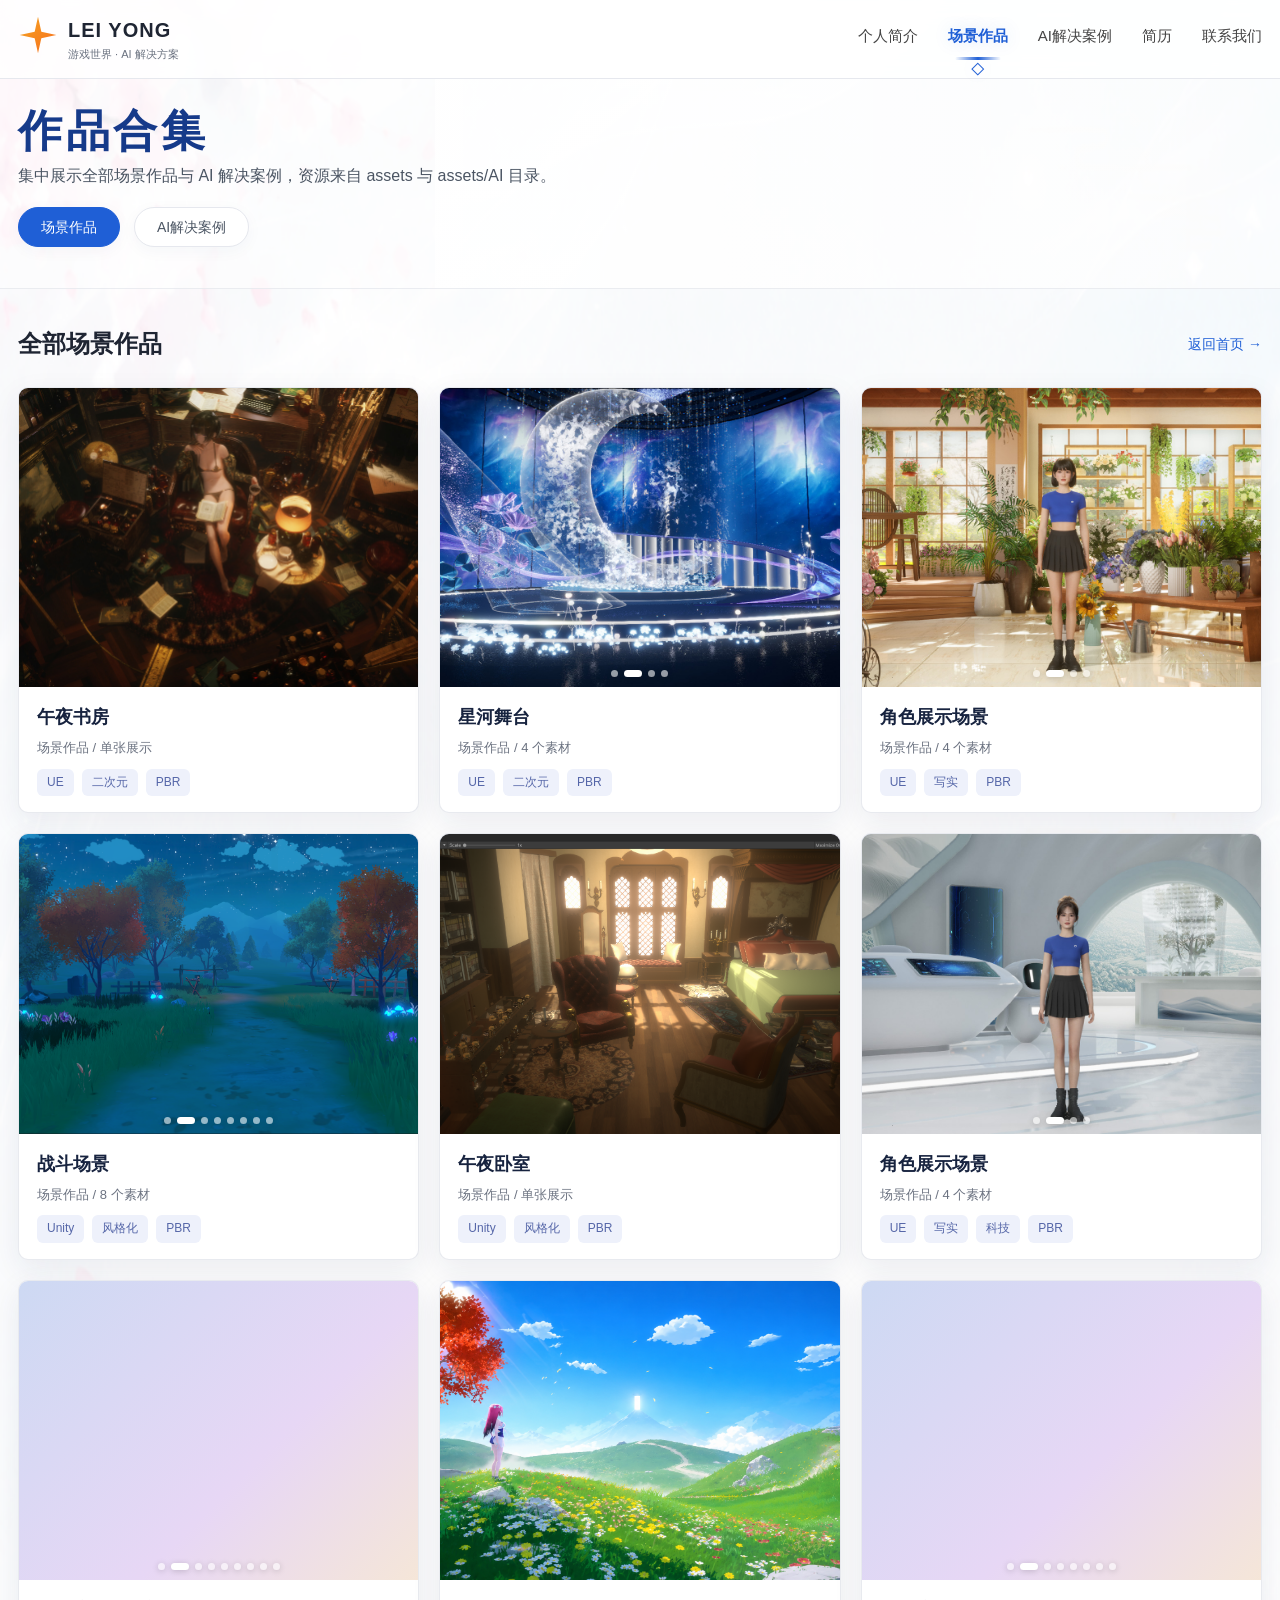
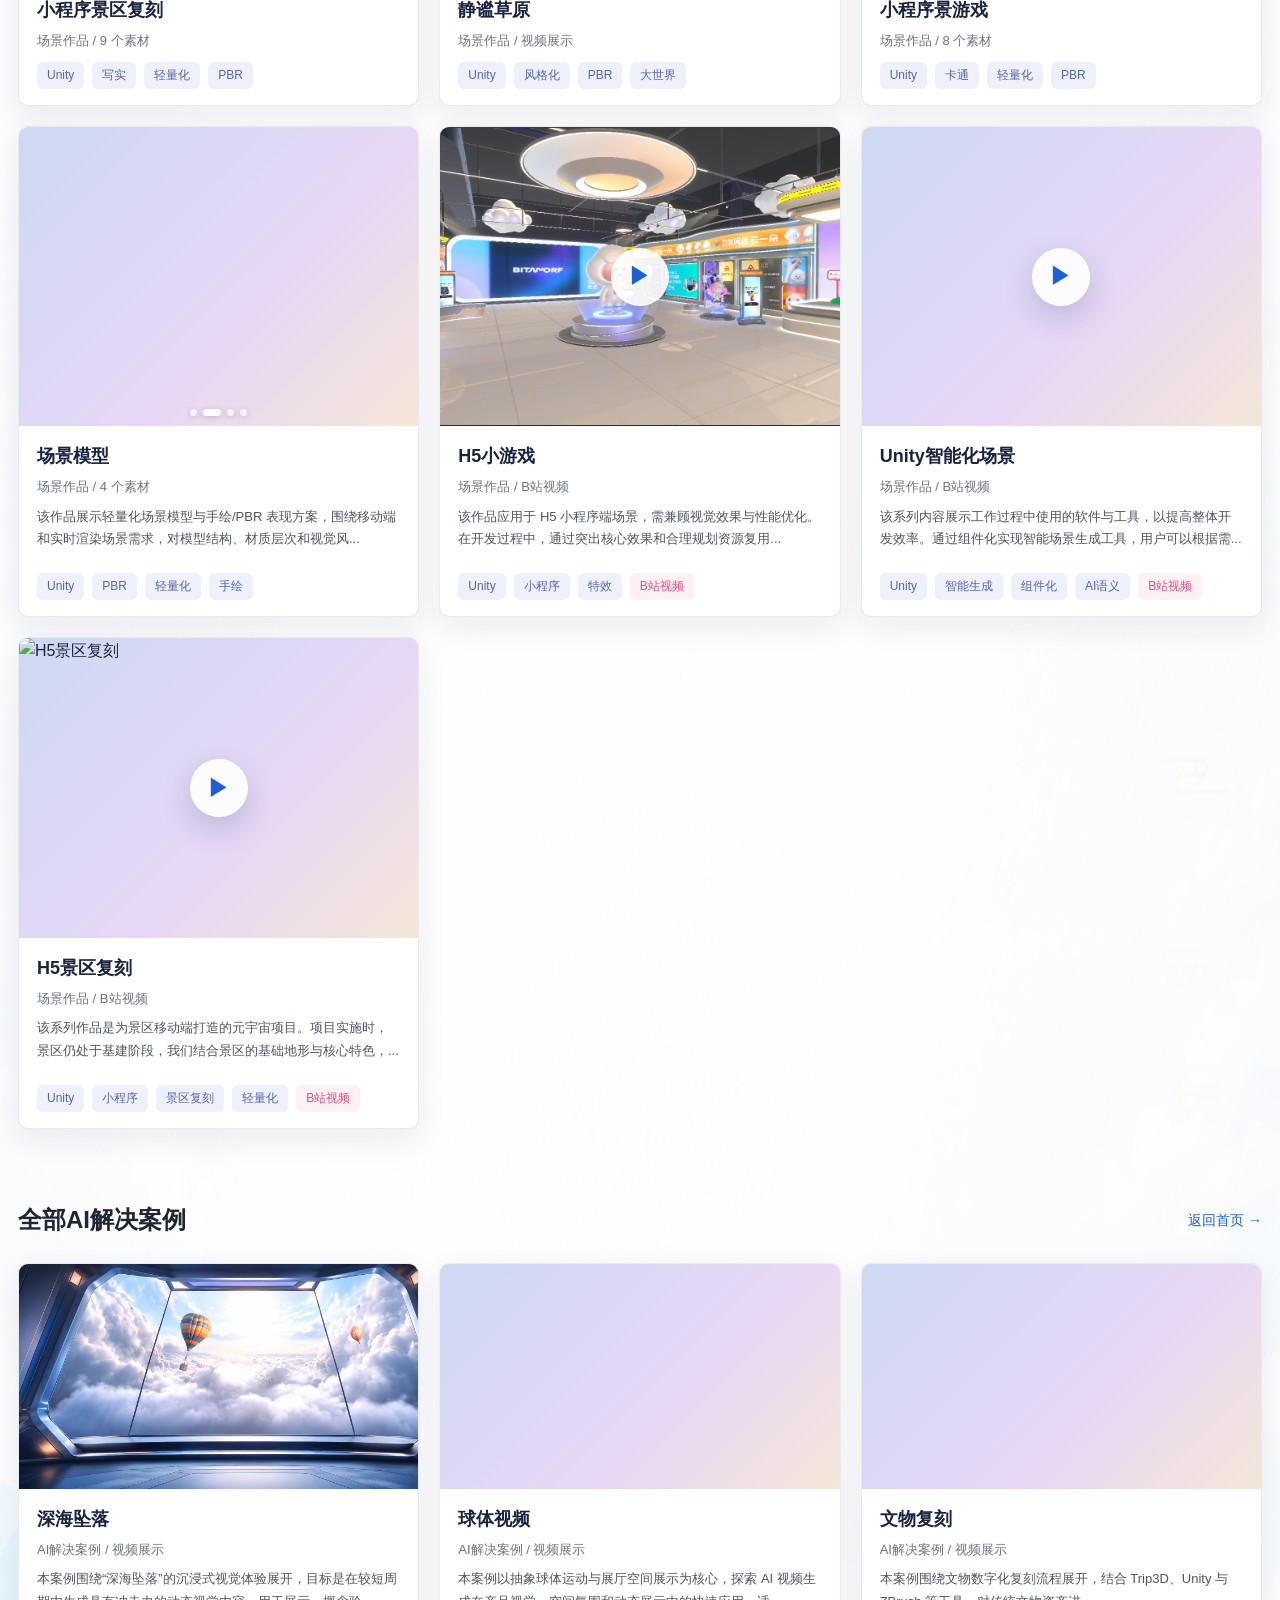
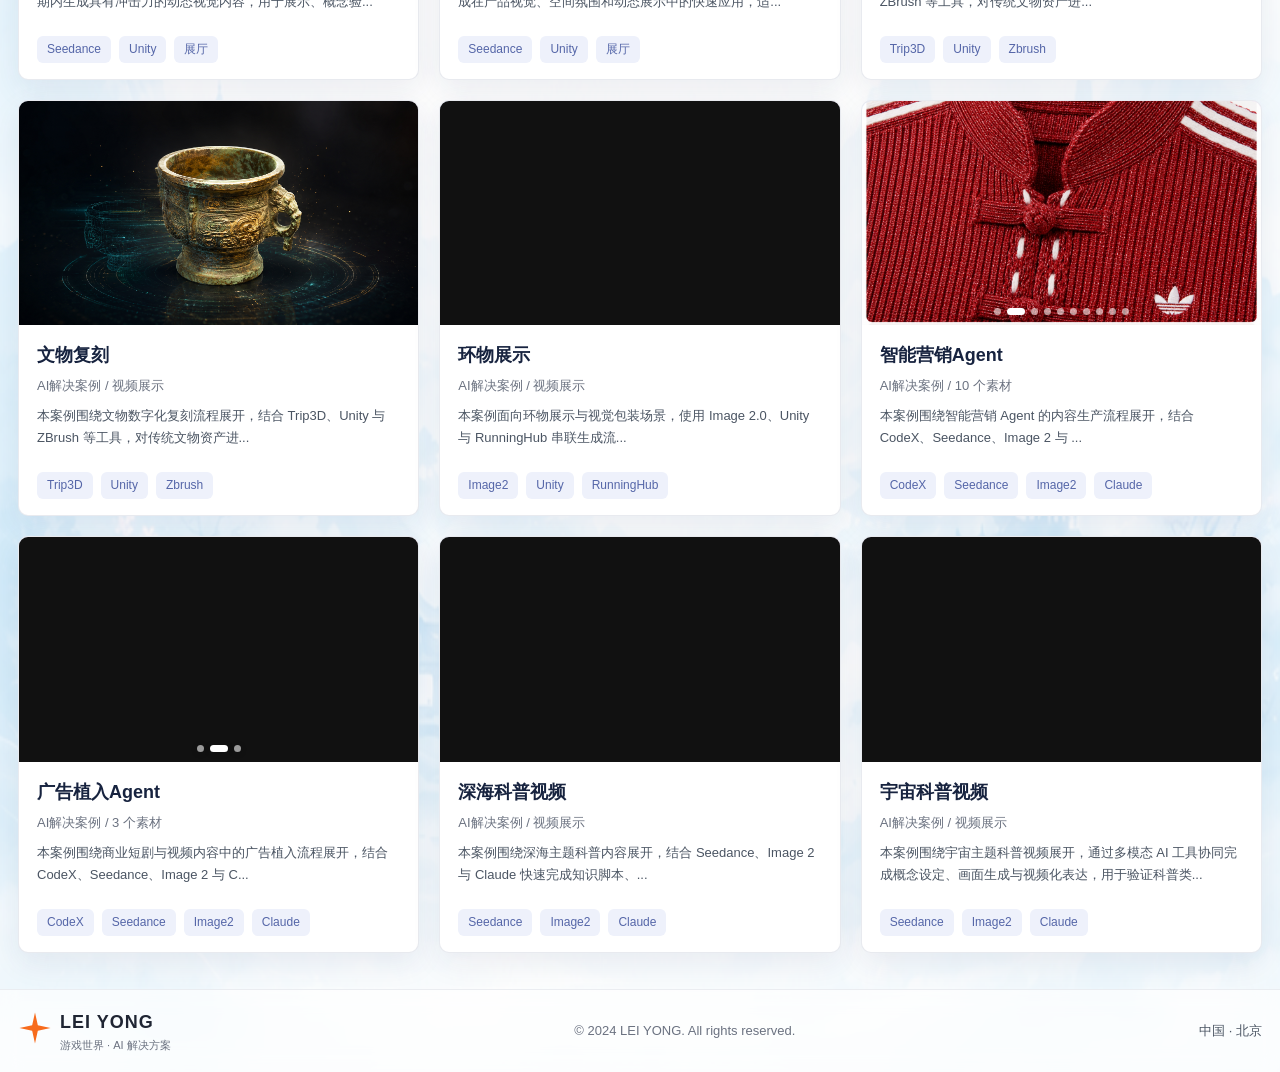
==== scenes.html @ 377cd05a "Add cover images for video works" ====
<!DOCTYPE html>
<html lang="zh-CN">
<head>
  <meta charset="UTF-8" />
  <meta name="viewport" content="width=device-width, initial-scale=1.0" />
  <title>作品合集 · LEI YONG</title>
  <meta name="description" content="LEI YONG 作品合集：场景作品、AI 解决案例、视频与图组展示。" />
  <link rel="stylesheet" href="styles.css?v=20260630-14" />
</head>
<body class="subpage">
  <header class="nav" id="top">
    <div class="nav__inner">
      <a class="brand" href="index.html#top">
        <span class="brand__logo" aria-hidden="true">
          <svg viewBox="0 0 48 48" width="40" height="40">
            <polygon points="24,2 28,20 46,24 28,28 24,46 20,28 2,24 20,20" fill="url(#g-scenes)"/>
            <defs>
              <linearGradient id="g-scenes" x1="0" y1="0" x2="1" y2="1">
                <stop offset="0" stop-color="#f5a623"/>
                <stop offset="1" stop-color="#f76b1c"/>
              </linearGradient>
            </defs>
          </svg>
        </span>
        <span class="brand__text">
          <strong>LEI YONG</strong>
          <small>游戏世界 · AI 解决方案</small>
        </span>
      </a>
      <nav class="nav__links" id="navLinks">
        <a href="index.html#intro">个人简介</a>
        <a href="scenes.html#scene-cases" class="active">场景作品</a>
        <a href="scenes.html#ai-cases">AI解决案例</a>
        <a href="index.html#resume">简历</a>
        <a href="index.html#contact">联系我们</a>
      </nav>
      <button class="nav__toggle" id="navToggle" aria-label="菜单">
        <span></span><span></span><span></span>
      </button>
    </div>
  </header>

  <main>
    <section class="scene-page-hero">
      <div class="scene-page-hero__bg">
        <img src="assets/hero-poster.png" alt="作品合集横幅" onerror="this.classList.add('img--ph')" />
      </div>
      <div class="wrap scene-page-hero__content">
        <h1>作品合集</h1>
        <p>集中展示全部场景作品与 AI 解决案例，资源来自 assets 与 assets/AI 目录。</p>
        <div class="scene-tabs" aria-label="作品分类">
          <a class="scene-tab active" href="#scene-cases">场景作品</a>
          <a class="scene-tab" href="#ai-cases">AI解决案例</a>
        </div>
      </div>
    </section>

    <section class="section scene-catalog" id="scene-cases">
      <div class="wrap">
        <div class="section__head">
          <h2 class="section__title">全部场景作品</h2>
          <a class="section__more" href="index.html#scenes">返回首页 →</a>
        </div>
        <div class="cards scene-page-grid" id="allSceneCards"></div>
      </div>
    </section>

    <section class="section section--alt scene-catalog" id="ai-cases">
      <div class="wrap">
        <div class="section__head">
          <h2 class="section__title">全部AI解决案例</h2>
          <a class="section__more" href="index.html#ai">返回首页 →</a>
        </div>
        <div class="cards scene-page-grid" id="allAiCaseCards"></div>
      </div>
    </section>
  </main>

  <footer class="footer footer--sub">
    <a class="brand footer__brand" href="index.html#top">
      <span class="brand__logo" aria-hidden="true">
        <svg viewBox="0 0 48 48" width="34" height="34"><polygon points="24,2 28,20 46,24 28,28 24,46 20,28 2,24 20,20" fill="#f76b1c"/></svg>
      </span>
      <span class="brand__text"><strong>LEI YONG</strong><small>游戏世界 · AI 解决方案</small></span>
    </a>
    <span>© 2024 LEI YONG. All rights reserved.</span>
    <span class="footer__place">中国 · 北京</span>
  </footer>

  <script src="assets-data.js?v=20260630-14"></script>
  <script src="script.js?v=20260630-14"></script>
</body>
</html>
---- styles.css ----
:root{
  --blue:#1f5fd6;
  --blue-dark:#163a8a;
  --orange:#f76b1c;
  --ink:#1f2533;
  --muted:#6b7280;
  --line:#e6e8ee;
  --bg:#f8fbff;
  --bg-alt:#f8fbff;
  --radius:14px;
  --shadow:0 8px 30px rgba(20,40,90,.08);
  --maxw:1480px;
}
*{box-sizing:border-box;margin:0;padding:0}
html{scroll-behavior:smooth}
body{
  position:relative;min-height:100vh;overflow-x:hidden;
  font-family:"PingFang SC","Microsoft YaHei",-apple-system,Segoe UI,Roboto,sans-serif;
  color:var(--ink);line-height:1.6;
  background:
    linear-gradient(115deg,rgba(235,243,255,.94) 0%,rgba(255,255,255,.96) 42%,rgba(249,251,255,.96) 100%),
    var(--bg);
}
body::before{content:"";position:absolute;inset:0;z-index:0;pointer-events:none;background:url("assets/web/页面通用背景.png") center top / 100% 100% no-repeat;opacity:.42}
body::after{display:none}
main,.footer{position:relative;z-index:1}
body.loading main,body.loading .nav,body.loading .footer,body.loading .totop{opacity:0;pointer-events:none}
body.loading{overflow:hidden}
a{color:inherit;text-decoration:none}
img{display:block;width:100%;height:100%;object-fit:cover}
.wrap{max-width:var(--maxw);margin:0 auto;padding:0 18px}

/* 占位图（素材未替换时显示渐变） */
.img--ph{opacity:0}
.card__img,.about__avatar,.card__img--wide{
  background:linear-gradient(135deg,#cdd9f3,#e7d7f5 60%,#f5e6d8);
}

/* 加载层 */
.site-loader{position:fixed;inset:0;z-index:999;display:flex;align-items:center;justify-content:center;padding:28px;background:radial-gradient(circle at 50% 36%,rgba(255,255,255,.98),rgba(242,247,255,.96) 48%,rgba(249,251,255,.98));transition:opacity .45s ease,visibility .45s ease}
.site-loader::before{content:"";position:absolute;inset:0;background:url("assets/web/页面通用背景.png") center/cover no-repeat;opacity:.22;pointer-events:none}
.site-loader::after{content:"";position:absolute;left:9%;top:16%;width:78%;height:58%;border:1px solid rgba(31,95,214,.08);border-radius:50%;transform:rotate(-8deg);pointer-events:none}
.site-loader.is-done{opacity:0;visibility:hidden;pointer-events:none}
.site-loader__inner{position:relative;z-index:1;width:min(760px,88vw);text-align:center;color:#172a5b}
.site-loader__eyebrow{font-size:15px;color:#7d8ba8;letter-spacing:.24em;margin-bottom:10px}
.site-loader__title{font-family:Georgia,"Times New Roman","Microsoft YaHei",serif;font-size:40px;line-height:1.1;color:#193e92;letter-spacing:.12em;margin-bottom:28px}
.site-loader__bar{position:relative;height:54px;border-radius:999px;padding:8px;background:rgba(255,255,255,.76);border:1px solid rgba(142,174,232,.38);box-shadow:inset 0 2px 8px rgba(80,114,180,.12),0 18px 58px rgba(31,95,214,.13);overflow:hidden}
.site-loader__fill{display:block;width:0;height:100%;border-radius:999px;background:linear-gradient(90deg,#8bd4ff 0%,#2f7bf2 50%,#6aa5ff 100%);box-shadow:0 0 26px rgba(47,123,242,.48);transition:width .28s ease}
.site-loader__fill::before{content:"";position:absolute;inset:8px auto 8px 8px;width:inherit;max-width:calc(100% - 16px);border-radius:999px;background:radial-gradient(circle at 22% 48%,rgba(255,255,255,.95) 0 2px,transparent 3px),radial-gradient(circle at 52% 38%,rgba(255,241,170,.95) 0 2px,transparent 3px),radial-gradient(circle at 70% 58%,rgba(255,184,214,.95) 0 3px,transparent 4px);pointer-events:none}
.site-loader__spark{position:absolute;left:0;top:50%;width:48px;height:48px;border-radius:50%;transform:translate(-12px,-50%);background:radial-gradient(circle at 35% 28%,#fff 0 22%,#dff2ff 23% 54%,#83b8ff 55% 100%);box-shadow:0 6px 22px rgba(31,95,214,.22);transition:left .28s ease}
.site-loader__spark::before{content:"";position:absolute;right:5px;top:12px;width:9px;height:9px;border-radius:50%;background:#2767d9;box-shadow:15px 2px 0 -4px #2767d9}
.site-loader__percent{position:absolute;right:-84px;top:78px;display:flex;align-items:center;justify-content:center;width:72px;height:72px;border-radius:50%;background:rgba(255,255,255,.82);border:1px solid rgba(142,174,232,.32);color:#2561d6;font-size:22px;font-weight:800;box-shadow:0 14px 40px rgba(31,95,214,.12)}
.site-loader__note{display:inline-flex;margin-top:30px;padding:10px 18px;border-radius:999px;background:rgba(255,255,255,.7);border:1px solid rgba(220,228,245,.9);color:#6d7896;font-size:13px;box-shadow:0 12px 34px rgba(20,40,90,.06)}
@media (max-width:720px){.site-loader__title{font-size:30px}.site-loader__bar{height:44px}.site-loader__spark{width:40px;height:40px}.site-loader__percent{position:static;margin:18px auto 0;width:62px;height:62px;font-size:19px}.site-loader__note{margin-top:16px}}

/* 导航 */
.nav{position:sticky;top:0;z-index:50;background:rgba(255,255,255,.9);
  backdrop-filter:blur(10px);border-bottom:1px solid var(--line)}
.nav__inner{max-width:var(--maxw);margin:0 auto;padding:14px 18px;
  display:flex;align-items:center;gap:24px}
.brand{display:flex;align-items:center;gap:10px}
.brand__text strong{font-size:20px;letter-spacing:1px;color:var(--ink)}
.brand__text small{display:block;font-size:11px;color:var(--muted)}
.nav__links{margin-left:auto;display:flex;gap:30px;font-size:15px}
.nav__links a{color:#444;padding:6px 0 12px;position:relative;transition:color .2s ease,text-shadow .2s ease}
.nav__links a.active{color:var(--blue);font-weight:700;text-shadow:0 0 18px rgba(31,95,214,.16)}
.nav__links a.active::after{content:"";position:absolute;left:50%;bottom:0;width:46px;height:3px;
  transform:translateX(-50%);background:linear-gradient(90deg,rgba(31,95,214,0),var(--blue),rgba(31,95,214,0));border-radius:999px}
.nav__links a.active::before{content:"◇";position:absolute;left:50%;bottom:-16px;transform:translateX(-50%);color:var(--blue);font-size:13px;line-height:1;background:#fff}
.nav__toggle{display:none;flex-direction:column;gap:5px;background:none;border:0;cursor:pointer}
.nav__toggle span{width:24px;height:2px;background:var(--ink);border-radius:2px}

/* Hero */
.hero{position:relative;min-height:560px;display:flex;align-items:center;
  overflow:hidden;margin:18px auto;max-width:calc(var(--maxw) + 36px);
  border-radius:18px}
.hero__media{position:absolute;inset:0}
.hero__video{width:100%;height:100%;object-fit:cover}
.hero__overlay{position:absolute;inset:0;
  background:linear-gradient(90deg,rgba(255,255,255,.96) 0%,rgba(255,255,255,.82) 38%,rgba(255,255,255,.15) 70%,rgba(255,255,255,0) 100%)}
.hero__content{position:relative;z-index:2;max-width:620px;padding:48px 56px}
.hero__hi{color:var(--blue);font-size:18px;margin-bottom:6px}
.hero__name{position:relative;width:max-content;max-width:100%;min-height:72px;
  font-size:64px;line-height:1.05;color:var(--blue-dark);letter-spacing:2px;margin-bottom:14px;cursor:default}
.hero__name-en,.hero__name-cn{display:block;transition:opacity .7s ease,filter .7s ease,transform .7s ease}
.hero__name-en{font-family:Georgia,"Times New Roman",serif;font-weight:700}
.hero__name-cn{position:absolute;inset:0 auto auto 0;color:var(--blue-dark);font-family:"Microsoft YaHei","PingFang SC",sans-serif;
  font-weight:600;letter-spacing:.08em;opacity:0;filter:blur(8px);transform:translateY(12px) scale(.98)}
.hero__name:hover .hero__name-en{opacity:0;filter:blur(12px);transform:translateY(-10px) scale(1.04);letter-spacing:.16em}
.hero__name:hover .hero__name-cn{opacity:1;filter:blur(0);transform:translateY(0) scale(1)}
.hero__role{font-size:22px;color:var(--blue);font-weight:700;margin-bottom:18px}
.hero__desc{color:#3c4252;font-size:15px;max-width:520px;margin-bottom:28px}
.hero__actions{display:flex;gap:16px;flex-wrap:wrap}

/* 按钮 */
.btn{display:inline-flex;align-items:center;justify-content:center;
  padding:13px 26px;border-radius:10px;font-size:15px;font-weight:600;
  cursor:pointer;transition:.2s;border:2px solid transparent}
.btn--primary{background:var(--blue);color:#fff}
.btn--primary:hover{background:var(--blue-dark)}
.btn--ghost{border-color:var(--orange);color:var(--orange);background:#fff}
.btn--ghost:hover{background:var(--orange);color:#fff}
.btn--block{width:100%;margin-top:14px}

/* Section */
.section{padding:56px 0}
.section--alt{background:transparent}
.section__head{display:flex;align-items:center;justify-content:space-between;margin-bottom:24px}
.section__head--scene{align-items:flex-end;margin-bottom:28px}
.section__title{font-size:24px;font-weight:800}
.section__title--scene{font-family:Georgia,"Times New Roman","Microsoft YaHei",serif;font-size:36px;line-height:1.1;color:#16224a;letter-spacing:.04em}
.section__sub{color:#8b95ad;font-size:15px;margin-top:8px}
.section__more{color:var(--blue);font-size:14px}
.grid-2{display:grid;grid-template-columns:minmax(0,1fr) 300px;gap:24px;align-items:start}
.grid-2--showcase{grid-template-columns:minmax(0,1fr) 300px;gap:28px}
.grid-2--ai{grid-template-columns:minmax(0,1fr) 300px;gap:28px}
.ai-showcase__main{min-width:0}
.section__head--ai{align-items:flex-end;margin-bottom:22px}
.section__title--ai{font-size:34px;line-height:1.15;color:#111827;letter-spacing:.04em}
.ai-tabs{display:flex;flex-wrap:wrap;gap:12px;margin-bottom:22px}
.ai-tab{min-width:88px;text-align:center;padding:9px 22px;border:1px solid rgba(230,232,238,.9);border-radius:8px;background:rgba(255,255,255,.7);color:#4b5563;font-size:14px;box-shadow:0 6px 18px rgba(20,40,90,.04)}
.ai-tab.active{border-color:rgba(31,95,214,.38);color:var(--blue);background:rgba(255,255,255,.95);box-shadow:0 8px 24px rgba(31,95,214,.08)}
.cards.cards--ai-featured{grid-template-columns:repeat(3,minmax(0,1fr));gap:18px}
.cards--ai-featured .work-card--case:first-child{position:relative;grid-column:1/-1;min-height:380px;background:#102044;color:#fff}
.cards--ai-featured .work-card--case:first-child .card__img{position:absolute;inset:0;height:100%;aspect-ratio:auto}
.cards--ai-featured .work-card--case:first-child .work-media::after{content:"";position:absolute;inset:0;z-index:1;background:linear-gradient(90deg,rgba(13,28,61,.95),rgba(13,28,61,.62) 34%,rgba(13,28,61,.1) 72%)}
.cards--ai-featured .work-card--case:first-child .card__body{position:relative;z-index:2;display:flex;flex-direction:column;justify-content:center;width:min(420px,45%);min-height:380px;padding:34px}
.cards--ai-featured .work-card--case:first-child .card__body::before{content:"精选案例";align-self:flex-start;margin-bottom:16px;padding:6px 13px;border-radius:999px;background:rgba(31,95,214,.8);color:#fff;font-size:13px;font-weight:700}
.cards--ai-featured .work-card--case:first-child .card__body h3{font-size:34px;color:#fff;margin-bottom:12px}
.cards--ai-featured .work-card--case:first-child .card__meta,.cards--ai-featured .work-card--case:first-child .card__desc{color:rgba(255,255,255,.9)}
.cards--ai-featured .work-card--case:first-child .card__desc{-webkit-line-clamp:2;font-size:15px;line-height:1.9;margin-bottom:18px}
.cards--ai-featured .work-card--case:first-child .tag{background:rgba(255,255,255,.14);color:#fff;border:1px solid rgba(255,255,255,.18)}
.cards--ai-featured .work-card--case:not(:first-child) .card__img{aspect-ratio:16/10}
.cards--ai-featured .work-card--case:not(:first-child) .card__body{min-height:210px}
.scene-showcase__main{position:relative;z-index:1}

/* 卡片 */
.cards{display:grid;grid-template-columns:repeat(3,1fr);gap:20px}
.cards--2{grid-template-columns:repeat(2,1fr)}
.cards--featured{grid-template-columns:repeat(12,minmax(0,1fr));gap:24px;align-items:stretch}
.card{background:#fff;border:1px solid rgba(230,232,238,.9);border-radius:10px;
  overflow:hidden;box-shadow:0 10px 30px rgba(20,40,90,.08);transition:transform .2s,box-shadow .2s,border-color .2s}
.card:hover{transform:translateY(-4px);box-shadow:0 16px 44px rgba(20,40,90,.15);border-color:rgba(31,95,214,.16)}
.card__img{aspect-ratio:4/3;overflow:hidden}
.card__img--wide{aspect-ratio:16/9}
.scene-carousel{position:relative;background:linear-gradient(135deg,#cdd9f3,#e7d7f5 60%,#f5e6d8)}
.scene-carousel__img,.work-media__item{position:absolute;inset:0;width:100%;height:100%;object-fit:cover;opacity:0;transition:opacity .55s ease}
.scene-carousel__img.active,.work-media__item.active{opacity:1}
.work-media__placeholder{display:flex;align-items:center;justify-content:center;background:linear-gradient(135deg,#dbeafe,#f7e7ef);background-size:cover;background-position:center;color:#2454a6;font-weight:700;letter-spacing:.08em}
.work-media__placeholder span{position:relative;z-index:1;padding:7px 14px;border-radius:999px;background:rgba(255,255,255,.82);box-shadow:0 8px 22px rgba(20,40,90,.12)}
.work-media__placeholder.loaded{color:#fff}
.work-media__placeholder.loaded span{background:rgba(10,24,54,.72);color:#fff}
.work-media__bilibili-play{position:absolute;left:50%;top:50%;z-index:4;display:flex;align-items:center;justify-content:center;width:58px;height:58px;border-radius:50%;transform:translate(-50%,-50%);background:rgba(255,255,255,.9);color:#1f5fd6;font-size:24px;box-shadow:0 12px 30px rgba(20,40,90,.18);transition:transform .2s ease,background .2s ease,color .2s ease,box-shadow .2s ease}
.work-card:hover .work-media__bilibili-play{transform:translate(-50%,-50%) scale(1.12);background:var(--blue);color:#fff;box-shadow:0 16px 34px rgba(31,95,214,.32)}
.work-media__video{background:#111}
.scene-carousel__dots{position:absolute;left:12px;right:12px;bottom:10px;display:flex;justify-content:center;gap:6px;z-index:2}
.scene-carousel__dots span{width:7px;height:7px;border-radius:50%;background:rgba(255,255,255,.58);box-shadow:0 1px 6px rgba(0,0,0,.18)}
.scene-carousel__dots span.active{width:18px;border-radius:999px;background:#fff}
.card__body{padding:16px 18px}
.card__body h3{font-size:18px;margin-bottom:6px;color:#17233f}
.card__meta{color:var(--muted);font-size:13px;margin-bottom:10px}
.card__desc{color:#4b5563;font-size:13px;line-height:1.7;margin:-2px 0 12px;display:-webkit-box;-webkit-line-clamp:3;-webkit-box-orient:vertical;overflow:hidden}
.work-card--case .card__body{display:flex;flex-direction:column;min-height:190px}
.work-card--case .tags{margin-top:auto}
.cards--featured .card{grid-column:span 3}
.cards--featured .card:first-child{position:relative;grid-column:span 6;min-height:270px;background:#111827;color:#fff}
.cards--featured .card:nth-child(n+4){grid-column:span 4}
.cards--featured .card:first-child .card__img{position:absolute;inset:0;aspect-ratio:auto;height:100%}
.cards--featured .card:first-child .work-media::after{content:"";position:absolute;inset:0;z-index:1;background:linear-gradient(90deg,rgba(8,15,34,.88),rgba(8,15,34,.45) 46%,rgba(8,15,34,.05))}
.cards--featured .card:first-child .card__body{position:relative;z-index:2;display:flex;flex-direction:column;justify-content:flex-end;min-height:270px;padding:30px}
.cards--featured .card:first-child .card__body::before{content:"精选推荐";align-self:flex-start;margin-bottom:auto;background:linear-gradient(135deg,#fff6d9,#f2b44b);color:#8a5510;border-radius:0 999px 999px 0;padding:6px 18px;font-size:13px;font-weight:700;box-shadow:0 6px 18px rgba(0,0,0,.16)}
.cards--featured .card:first-child .card__body h3{font-size:30px;color:#fff;text-shadow:0 2px 16px rgba(0,0,0,.25)}
.cards--featured .card:first-child .card__meta{color:rgba(255,255,255,.82)}
.cards--featured .card:first-child .tag{background:rgba(31,95,214,.86);color:#fff}
.cards--featured .card:nth-child(n+4) .card__img{aspect-ratio:16/9}

/* 标签 */
.tags{display:flex;flex-wrap:wrap;gap:8px}
.tag{font-size:12px;color:#5566a8;background:#eef1fb;border-radius:6px;padding:4px 10px}
.tag--bilibili{color:#d94f82;background:#fff0f6}

.scene-card{cursor:pointer}
.scene-card:focus-visible{outline:3px solid rgba(31,95,214,.35);outline-offset:3px}

/* 场景作品弹窗 */
.modal-open{overflow:hidden}
.scene-modal{position:fixed;inset:0;z-index:100;background:rgba(247,248,252,.82);backdrop-filter:blur(8px);display:none;align-items:center;justify-content:center;padding:40px 24px}
.scene-modal.open{display:flex}
.scene-modal__panel{position:relative;width:min(1280px,92vw);max-height:92vh;overflow:hidden;background:#fff;border-radius:18px;box-shadow:0 26px 80px rgba(20,40,90,.22);padding:18px}
.scene-modal__close{position:absolute;right:34px;top:34px;z-index:4;width:44px;height:44px;border:0;border-radius:50%;background:#fff;color:#111827;font-size:32px;line-height:1;box-shadow:0 8px 24px rgba(20,40,90,.16);cursor:pointer}
.scene-modal__viewer{position:relative;height:min(64vh,680px);overflow:hidden;border-radius:10px;background:linear-gradient(135deg,#d9e4f5,#f3e4d9)}
.scene-modal__img,.scene-modal__video,.scene-modal__bilibili{width:100%;height:100%;object-fit:cover}
.scene-modal__video,.scene-modal__bilibili{display:none;background:#000}
.scene-modal--video .scene-modal__img,.scene-modal--bilibili .scene-modal__img{display:none}
.scene-modal--video .scene-modal__video,.scene-modal--bilibili .scene-modal__bilibili{display:block}
.scene-modal--bilibili .scene-modal__viewer{height:min(62vh,700px)}
.scene-modal__play{display:none;position:absolute;left:50%;top:50%;z-index:4;transform:translate(-50%,-50%);width:76px;height:76px;border:0;border-radius:50%;background:rgba(255,255,255,.92);color:var(--blue-dark);font-size:30px;box-shadow:0 12px 36px rgba(20,40,90,.2);cursor:pointer}
.scene-modal--video .scene-modal__play{display:flex;align-items:center;justify-content:center}
.scene-modal__play.playing{opacity:0;pointer-events:none}
.scene-modal__count{position:absolute;left:22px;top:22px;z-index:3;color:#fff;background:rgba(17,24,39,.72);border-radius:999px;padding:6px 14px;font-size:15px;letter-spacing:.04em}
.scene-modal__arrow{position:absolute;top:50%;z-index:3;transform:translateY(-50%);width:58px;height:58px;border:0;border-radius:50%;background:#fff;color:#111827;font-size:48px;line-height:.8;box-shadow:0 8px 24px rgba(20,40,90,.16);cursor:pointer}
.scene-modal__arrow--prev{left:28px}.scene-modal__arrow--next{right:28px}
.scene-modal__arrow:disabled,.scene-modal__actions button:disabled{opacity:.35;cursor:not-allowed}
.scene-modal__origin{position:absolute;right:24px;bottom:20px;z-index:3;background:rgba(0,0,0,.72);color:#fff;border-radius:10px;padding:10px 16px;font-size:14px}
.scene-modal--case .scene-modal__viewer{height:min(58vh,600px)}
.scene-modal__body{display:block;padding:22px 14px 12px}
.scene-modal__info{min-width:0}
.scene-modal__title{font-size:26px;color:var(--blue-dark);margin-bottom:8px}
.scene-modal__case{margin-top:18px;padding-top:16px;border-top:1px solid rgba(230,232,238,.9)}
.scene-modal__case-label{display:block;color:var(--orange);font-size:13px;font-weight:700;margin-bottom:8px;letter-spacing:.08em}
.scene-modal__case-text{max-width:980px;color:#3c4252;font-size:14px;line-height:1.9}
.scene-modal:not(.scene-modal--case) .scene-modal__body{grid-template-columns:1fr}
.scene-modal__actions{display:flex;justify-content:space-between;padding:0 8px 8px}
.scene-modal--video:not(.scene-modal--mixed) .scene-modal__actions,.scene-modal--bilibili .scene-modal__actions{display:none}
.scene-modal__actions .btn{border-color:var(--line);background:#fff;color:#374151;padding:10px 24px}

/* 关于我 */
.about{background:#fff;border:1px solid var(--line);border-radius:var(--radius);
  padding:24px;box-shadow:var(--shadow)}
.about--showcase{position:sticky;top:96px;overflow:hidden;min-height:626px;border-color:rgba(230,232,238,.72);border-radius:12px;padding:28px 24px 24px;background:linear-gradient(180deg,rgba(255,255,255,.96),rgba(250,252,255,.92));box-shadow:0 18px 54px rgba(20,40,90,.11)}
.about--showcase::before{content:"";position:absolute;left:50%;top:92px;width:170px;height:80px;border:1px solid rgba(31,95,214,.12);border-radius:50%;transform:translateX(-50%) rotate(-18deg)}
.about--showcase::after{content:"";position:absolute;left:0;right:0;bottom:0;height:96px;background:linear-gradient(180deg,rgba(255,255,255,0),rgba(222,232,250,.72));pointer-events:none}
.about__title{position:relative;z-index:1;font-size:22px;color:#17233f}
.about__title span{color:#f2a13a;font-size:18px}
.about__avatar{width:120px;height:120px;border-radius:50%;overflow:hidden;
  margin:14px auto 18px;border:4px solid #fff;box-shadow:var(--shadow)}
.about--showcase .about__avatar{position:relative;z-index:1;width:128px;height:128px;margin:24px auto 26px;background:linear-gradient(135deg,#d8defc,#f7d6c8);box-shadow:0 14px 34px rgba(31,95,214,.12),0 0 0 10px rgba(255,255,255,.78)}
.about__text{color:#3c4252;font-size:14px;margin-bottom:8px}
.about--showcase .about__text{position:relative;z-index:1;line-height:1.9;color:#4b5563;margin-bottom:22px}
.about--showcase .btn{position:relative;z-index:1;background:linear-gradient(135deg,#ff7b28,#f75f1a);border:0;box-shadow:0 12px 24px rgba(247,107,28,.22)}
.about__features{position:relative;z-index:1;display:grid;grid-template-columns:repeat(3,1fr);gap:8px;margin-top:22px;padding-top:18px;border-top:1px solid rgba(230,232,238,.9)}
.about__features span{text-align:center;color:#3d5f9f;font-size:12px;line-height:1.3}

/* Tools */
.side-stack{display:grid;gap:20px;position:sticky;top:96px;align-self:start}
.tools{background:#fff;border:1px solid var(--line);border-radius:var(--radius);
  padding:24px;box-shadow:var(--shadow)}
.tools__title{font-size:20px;margin-bottom:18px}
.tools__group{margin-bottom:18px}
.tools__label{color:var(--orange);font-size:15px;margin-bottom:10px}
.project-experience{background:#fff;border:1px solid var(--line);border-radius:var(--radius);padding:24px;box-shadow:var(--shadow)}
.project-experience__title{font-size:20px;color:var(--blue-dark);margin-bottom:10px}
.project-experience__text{color:var(--muted);font-size:14px;line-height:1.8}
.project-experience__list{list-style:none;display:grid;gap:12px}
.project-experience__list li{display:grid;gap:4px;color:#3c4252;font-size:13px;line-height:1.6}
.project-experience__list strong{color:var(--orange);font-size:14px}
.project-experience__list span{color:#4b5563}

/* 简历 */
.resume{display:grid;grid-template-columns:repeat(4,1fr);gap:24px;margin-bottom:28px}
.resume__col{display:grid;align-content:start;gap:12px}
.resume__h{font-size:18px;color:var(--blue-dark)}
.resume__list{list-style:none;display:grid;gap:10px}
.resume__list li{padding-left:18px;position:relative;color:#3c4252;font-size:15px}
.resume__list li::before{content:"";position:absolute;left:0;top:10px;
  width:7px;height:7px;border-radius:50%;background:var(--orange)}

/* 联系 */
#contact{position:relative;overflow:hidden;min-height:280px;background:transparent}
#contact .wrap{position:relative;z-index:1}
.contact__text{color:var(--muted);margin:6px 0 18px}
.contact__list{list-style:none;display:grid;gap:12px;max-width:420px}
.contact__list li{display:flex;gap:16px;align-items:center;font-size:15px}
.contact__k{width:56px;color:var(--muted)}

/* 场景作品二级页 */
.subpage{background:transparent}
.scene-page-hero{position:relative;overflow:hidden;min-height:210px;background:rgba(255,255,255,.56);border-bottom:1px solid rgba(230,232,238,.78)}
.scene-page-hero__bg{position:absolute;inset:0 0 auto auto;width:66%;height:100%;opacity:.85}
.scene-page-hero__bg::after{content:"";position:absolute;inset:0;background:linear-gradient(90deg,#fff 0%,rgba(255,255,255,.82) 30%,rgba(255,255,255,.08) 100%)}
.scene-page-hero__bg img{width:100%;height:100%;object-fit:cover}
.scene-page-hero__content{position:relative;z-index:1;padding-top:28px;padding-bottom:18px}
.scene-page-hero h1{font-size:44px;line-height:1.1;color:var(--blue-dark);letter-spacing:.08em;margin-bottom:8px}
.scene-page-hero p{color:#4b5563;font-size:16px;margin-bottom:18px}
.scene-tabs{display:flex;flex-wrap:wrap;gap:14px}
.scene-tab{min-width:92px;text-align:center;padding:8px 22px;border:1px solid var(--line);border-radius:999px;background:#fff;color:#4b5563;font-size:14px;box-shadow:0 4px 16px rgba(20,40,90,.04)}
.scene-tab.active,.scene-tab:hover{background:var(--blue);border-color:var(--blue);color:#fff}
.scene-catalog{padding-top:36px;padding-bottom:36px}
.scene-page-grid{grid-template-columns:repeat(3,minmax(0,1fr))}
.scene-group{background:#fff;border:1px solid var(--line);border-radius:10px;margin-bottom:14px;padding:14px 18px 16px;box-shadow:var(--shadow)}
.scene-group__head{display:flex;align-items:center;justify-content:space-between;gap:18px;margin-bottom:12px}
.scene-group__title{display:flex;align-items:center;gap:12px;min-width:0;flex-wrap:wrap}
.scene-group__title h2{font-size:24px;color:var(--blue-dark);line-height:1.1}
.scene-group__title p{color:#6b7280;font-size:14px}
.scene-group__head>a{color:var(--orange);font-size:14px;white-space:nowrap}
.scene-group__icon{font-size:26px;line-height:1;font-weight:700}
.scene-group__icon--orange{color:#e98b21}.scene-group__icon--blue{color:#1f79d6}.scene-group__icon--purple{color:#8b42d8}.scene-group__icon--green{color:#28b779}
.scene-strip{display:grid;grid-template-columns:repeat(3,minmax(0,1fr));gap:22px}
.scene-work{position:relative;aspect-ratio:4.5/1;overflow:hidden;border-radius:8px;background:linear-gradient(135deg,#d9e4f5,#f3e4d9);box-shadow:0 6px 18px rgba(20,40,90,.08)}
.scene-work img{width:100%;height:100%;object-fit:cover;transition:transform .35s ease}
.scene-work:hover img{transform:scale(1.04)}
.scene-work__info{position:absolute;left:0;right:0;bottom:0;display:flex;align-items:center;gap:10px;padding:7px 12px;background:linear-gradient(90deg,rgba(255,255,255,.96),rgba(255,255,255,.78),rgba(255,255,255,0));color:var(--blue-dark)}
.scene-work__info h3{font-size:16px;min-width:120px;line-height:1.1}
.scene-work__info span{font-size:12px;color:#2f7cc7;background:rgba(255,255,255,.86);padding:2px 9px;border-radius:6px;white-space:nowrap}
.footer__brand{gap:8px}.footer__brand .brand__text strong{font-size:18px}.footer__place{color:#4b5563}

/* 页脚 */
.footer{position:relative;text-align:center;color:var(--muted);font-size:13px;padding:28px;border-top:1px solid rgba(230,232,238,.78);background:rgba(255,255,255,.64);backdrop-filter:blur(10px)}
.footer--sub{display:flex;align-items:center;justify-content:space-between;gap:20px;text-align:left;background:rgba(255,255,255,.64);padding:18px max(18px,calc((100vw - var(--maxw))/2 + 18px))}
.petal-canvas{position:fixed;inset:0;z-index:45;pointer-events:none;overflow:hidden}

/* 回到顶部 */
.totop{position:fixed;right:22px;bottom:22px;width:44px;height:44px;border-radius:50%;
  background:var(--blue);color:#fff;display:flex;align-items:center;justify-content:center;
  font-size:20px;box-shadow:var(--shadow);opacity:0;pointer-events:none;transition:.25s}
.totop.show{opacity:1;pointer-events:auto}

/* 响应式 */
@media(max-width:900px){
  .scene-modal{padding:18px}
  .scene-modal__panel{width:96vw;padding:12px}
  .scene-modal__viewer{height:auto;aspect-ratio:4/3}
  .scene-modal__body{display:block;padding:18px 4px 12px}
  .grid-2{grid-template-columns:1fr}
  .cards{grid-template-columns:1fr 1fr}
  .cards.cards--ai-featured{grid-template-columns:1fr 1fr}
  .cards--ai-featured .work-card--case:first-child{grid-column:1/-1}
  .cards--ai-featured .work-card--case:first-child .card__body{width:min(460px,68%)}
  .cards--featured{grid-template-columns:1fr 1fr}
  .cards--featured .card,.cards--featured .card:nth-child(n+4){grid-column:span 1}
  .cards--featured .card:first-child{grid-column:span 2}
  .about--showcase{position:relative;top:auto;min-height:auto}
  .hero__name{font-size:48px}
  .hero__overlay{background:linear-gradient(180deg,rgba(255,255,255,.9),rgba(255,255,255,.78))}
  .scene-page-hero__bg{width:100%;opacity:.35}
  .scene-strip{grid-template-columns:1fr 1fr}
  .scene-group__head{align-items:flex-start}
  .footer--sub{flex-direction:column;align-items:flex-start}
}
@media(max-width:640px){
  .scene-modal__close{right:20px;top:20px;width:38px;height:38px;font-size:28px}
  .scene-modal__arrow{width:44px;height:44px;font-size:38px}
  .scene-modal__arrow--prev{left:14px}.scene-modal__arrow--next{right:14px}
  .scene-modal__count{left:14px;top:14px;font-size:13px}
  .scene-modal__origin{right:12px;bottom:12px;padding:8px 12px}
  .scene-modal__actions{gap:12px}
  .scene-modal__actions .btn{flex:1;padding:10px 12px}
  .nav__links{position:fixed;inset:62px 0 auto 0;flex-direction:column;gap:0;
    background:#fff;border-bottom:1px solid var(--line);padding:8px 24px;
    transform:translateY(-130%);transition:.3s}
  .nav__links.open{transform:translateY(0)}
  .nav__links a{padding:12px 0;border-bottom:1px solid var(--line)}
  .nav__links a.active::before,.nav__links a.active::after{display:none}
  .nav__toggle{display:flex;margin-left:auto}
  .cards,.cards--2,.cards--featured,.resume,.scene-strip{grid-template-columns:1fr}
  .cards.cards--ai-featured{grid-template-columns:1fr}
  .cards--ai-featured .work-card--case:first-child{min-height:340px}
  .cards--ai-featured .work-card--case:first-child .card__body{width:100%;min-height:340px}
  .cards--featured .card,.cards--featured .card:nth-child(n+4),.cards--featured .card:first-child{grid-column:span 1}
  .cards--featured .card:first-child{min-height:300px}
  .section__title--scene{font-size:30px}
  .section__head--scene{display:block}
  .section__head--scene .section__more{display:inline-block;margin-top:12px}
  .hero__content{padding:32px 24px}
  .hero__name{font-size:40px}
  .section{padding:40px 0}
  .scene-page-hero h1{font-size:34px}
  .scene-group__title{display:block}
  .scene-group__icon{display:block;margin-bottom:6px}
  .scene-group__head{display:block}
  .scene-group__head>a{display:inline-block;margin-top:8px}
  .scene-work{aspect-ratio:3.2/1}
}
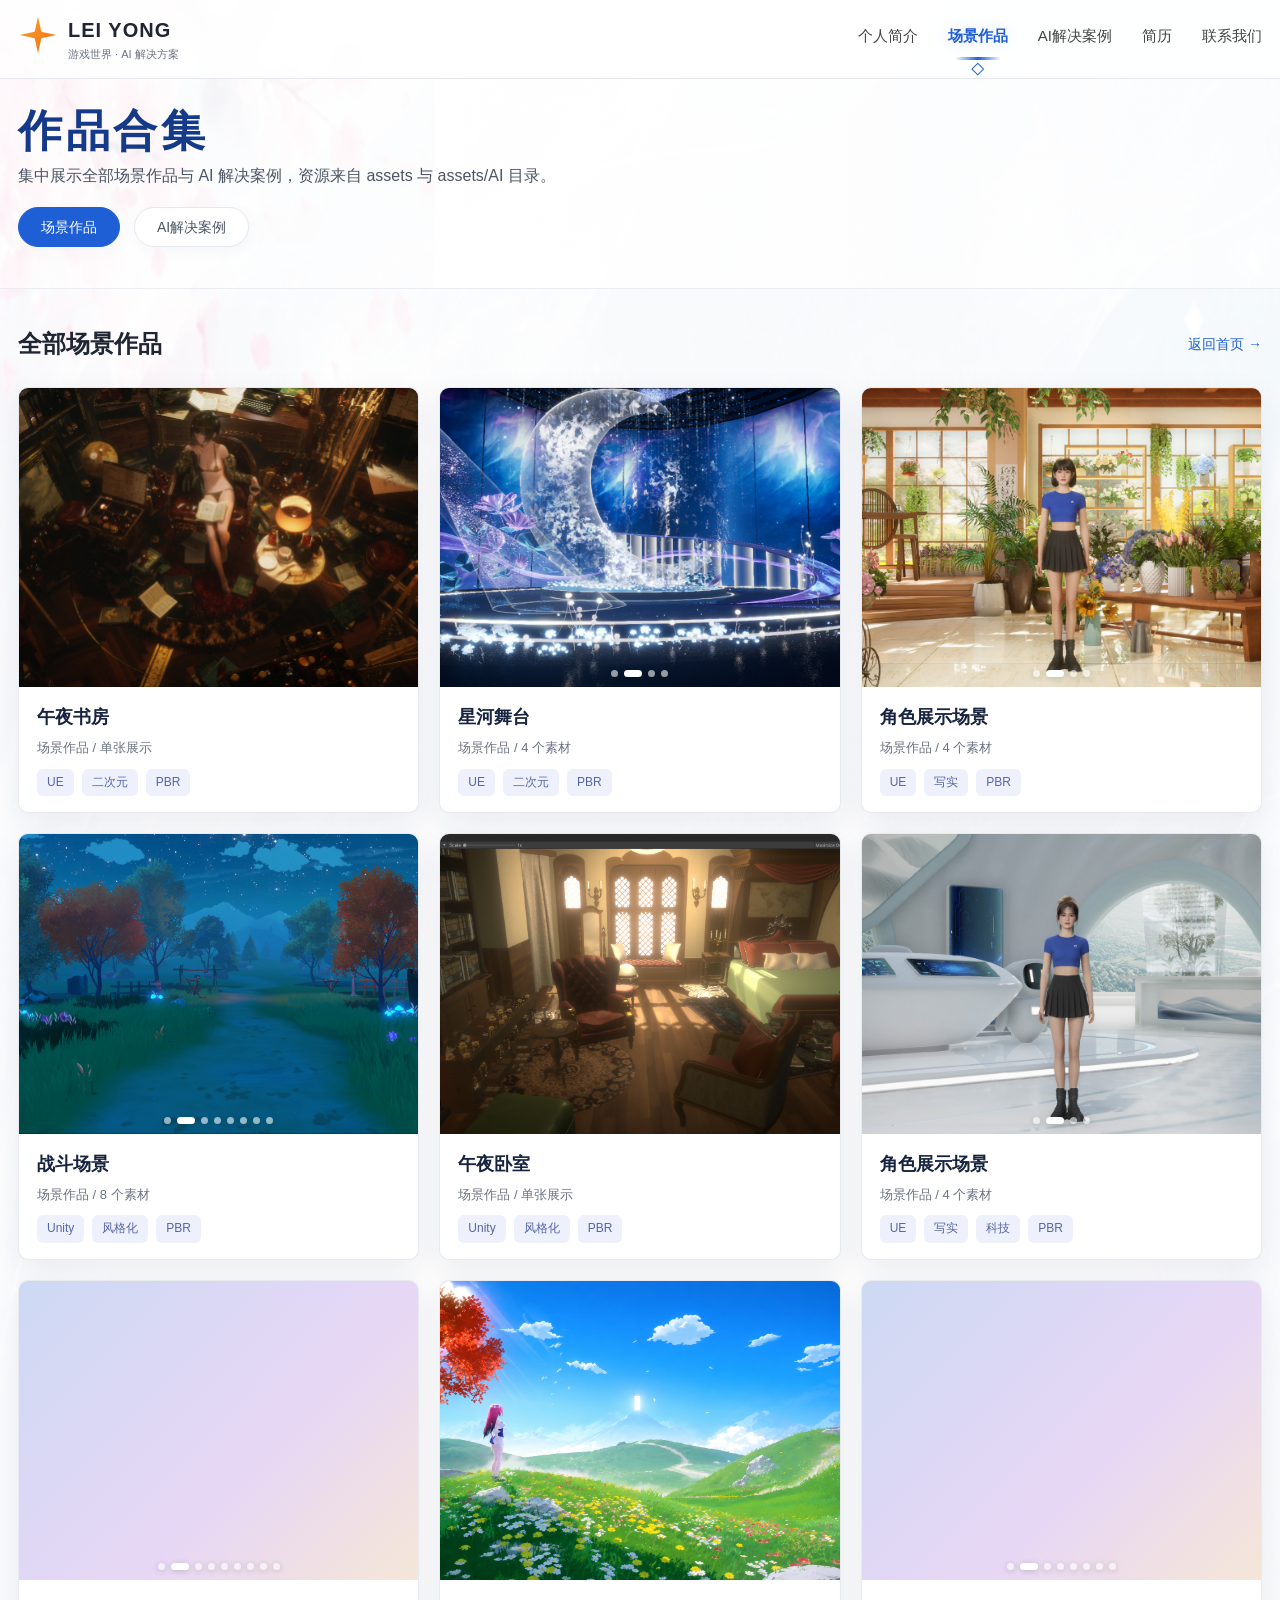
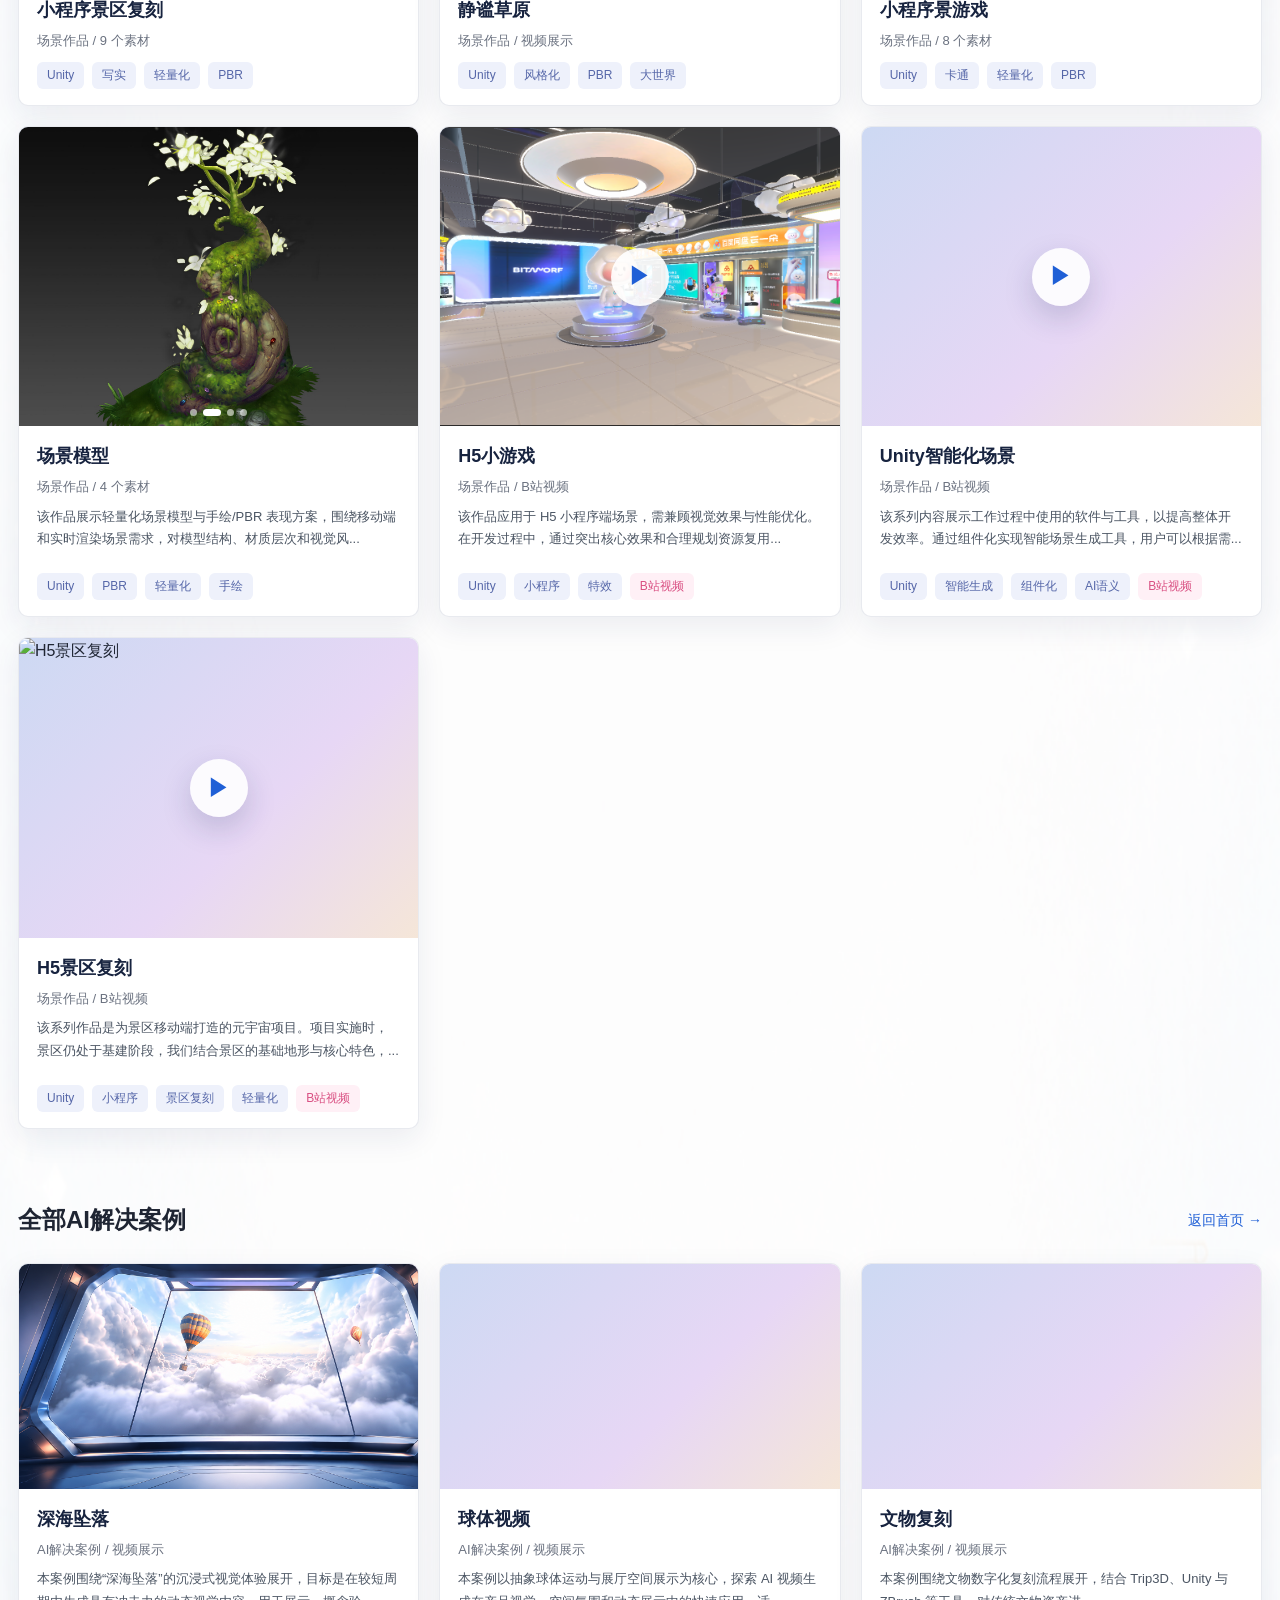
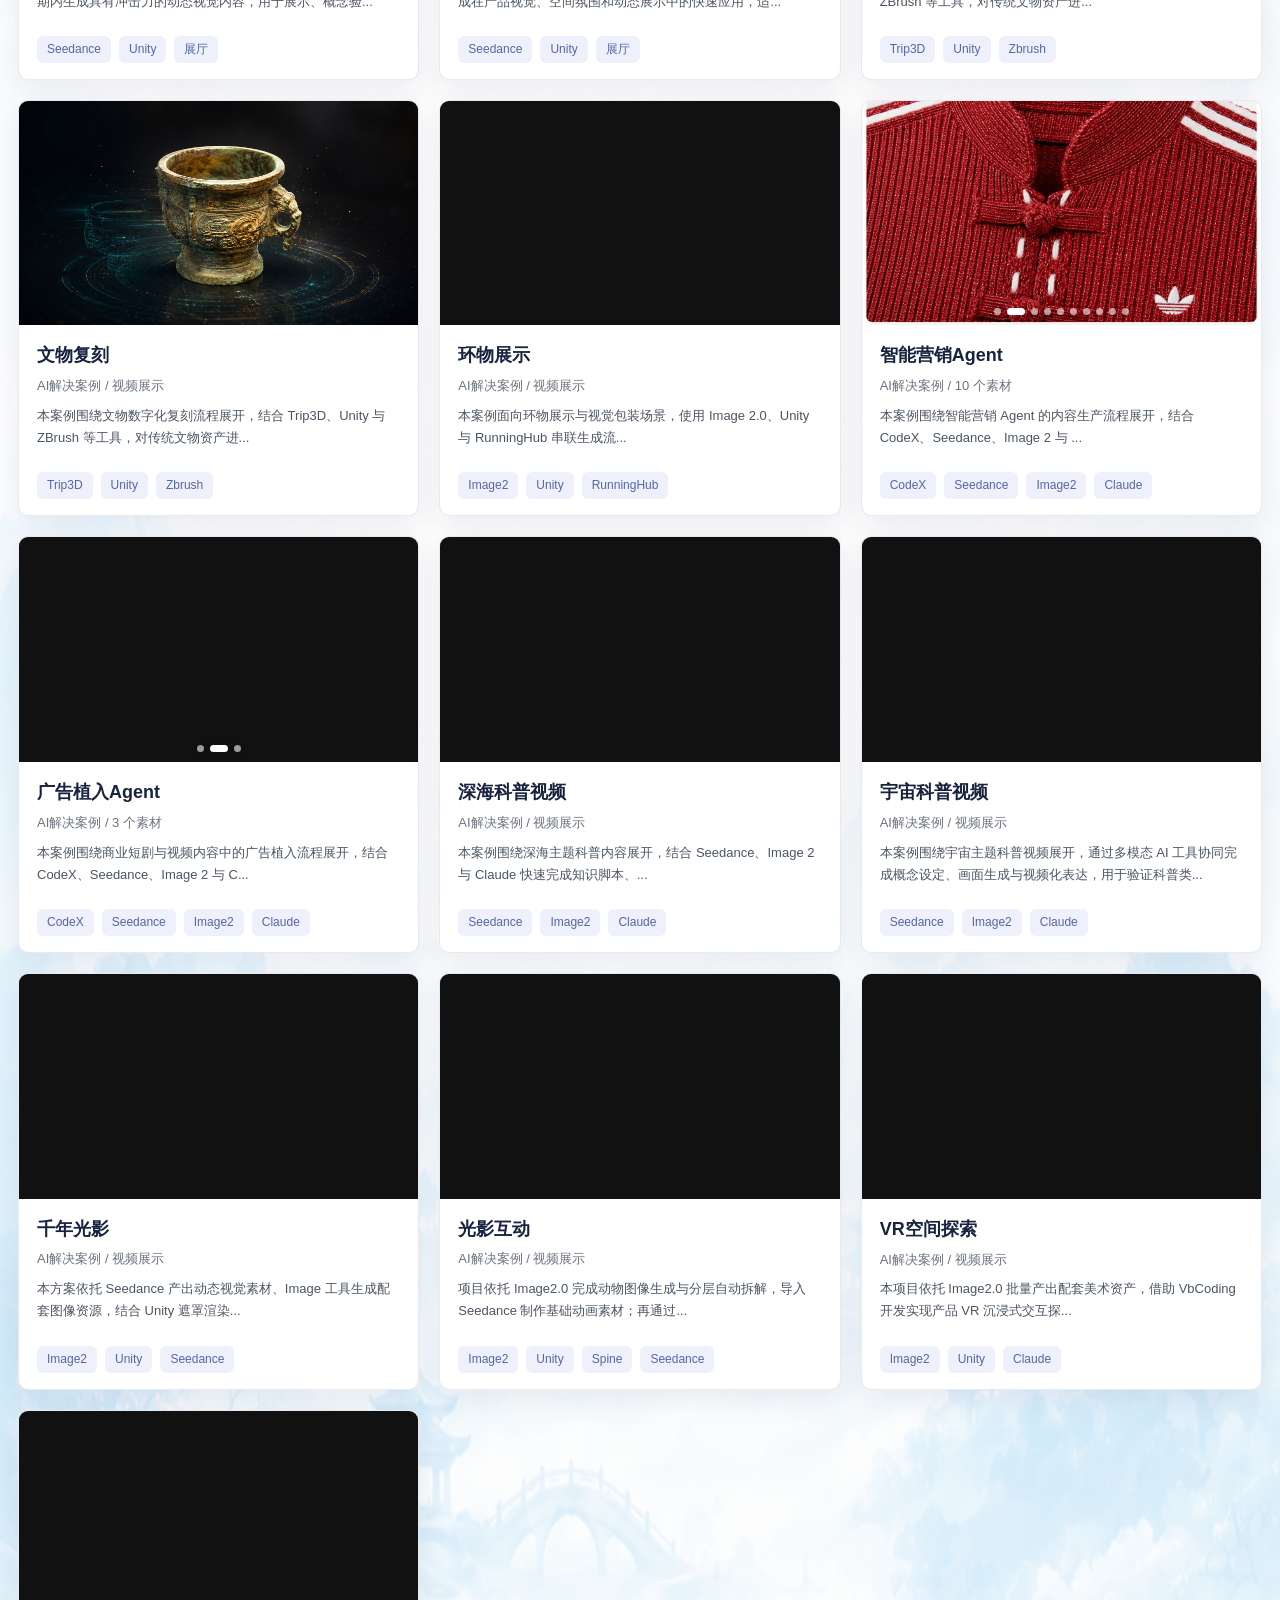
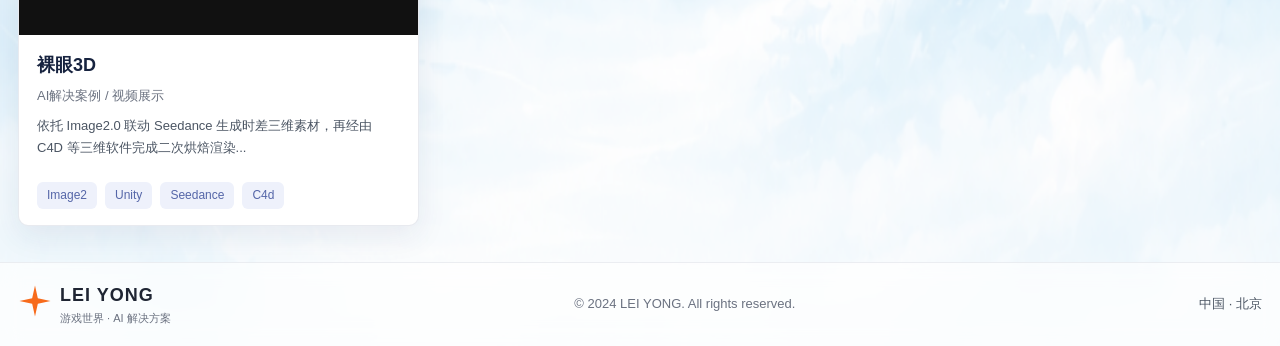
==== commit a5d8e6da: "Update AI solutions and about avatar" ====
--- a/scenes.html
+++ b/scenes.html
@@ -5,7 +5,7 @@
   <meta name="viewport" content="width=device-width, initial-scale=1.0" />
   <title>作品合集 · LEI YONG</title>
   <meta name="description" content="LEI YONG 作品合集：场景作品、AI 解决案例、视频与图组展示。" />
-  <link rel="stylesheet" href="styles.css?v=20260630-14" />
+  <link rel="stylesheet" href="styles.css?v=20260701-1" />
 </head>
 <body class="subpage">
   <header class="nav" id="top">
@@ -87,7 +87,7 @@
     <span class="footer__place">中国 · 北京</span>
   </footer>
 
-  <script src="assets-data.js?v=20260630-14"></script>
-  <script src="script.js?v=20260630-14"></script>
+  <script src="assets-data.js?v=20260701-1"></script>
+  <script src="script.js?v=20260701-1"></script>
 </body>
 </html>
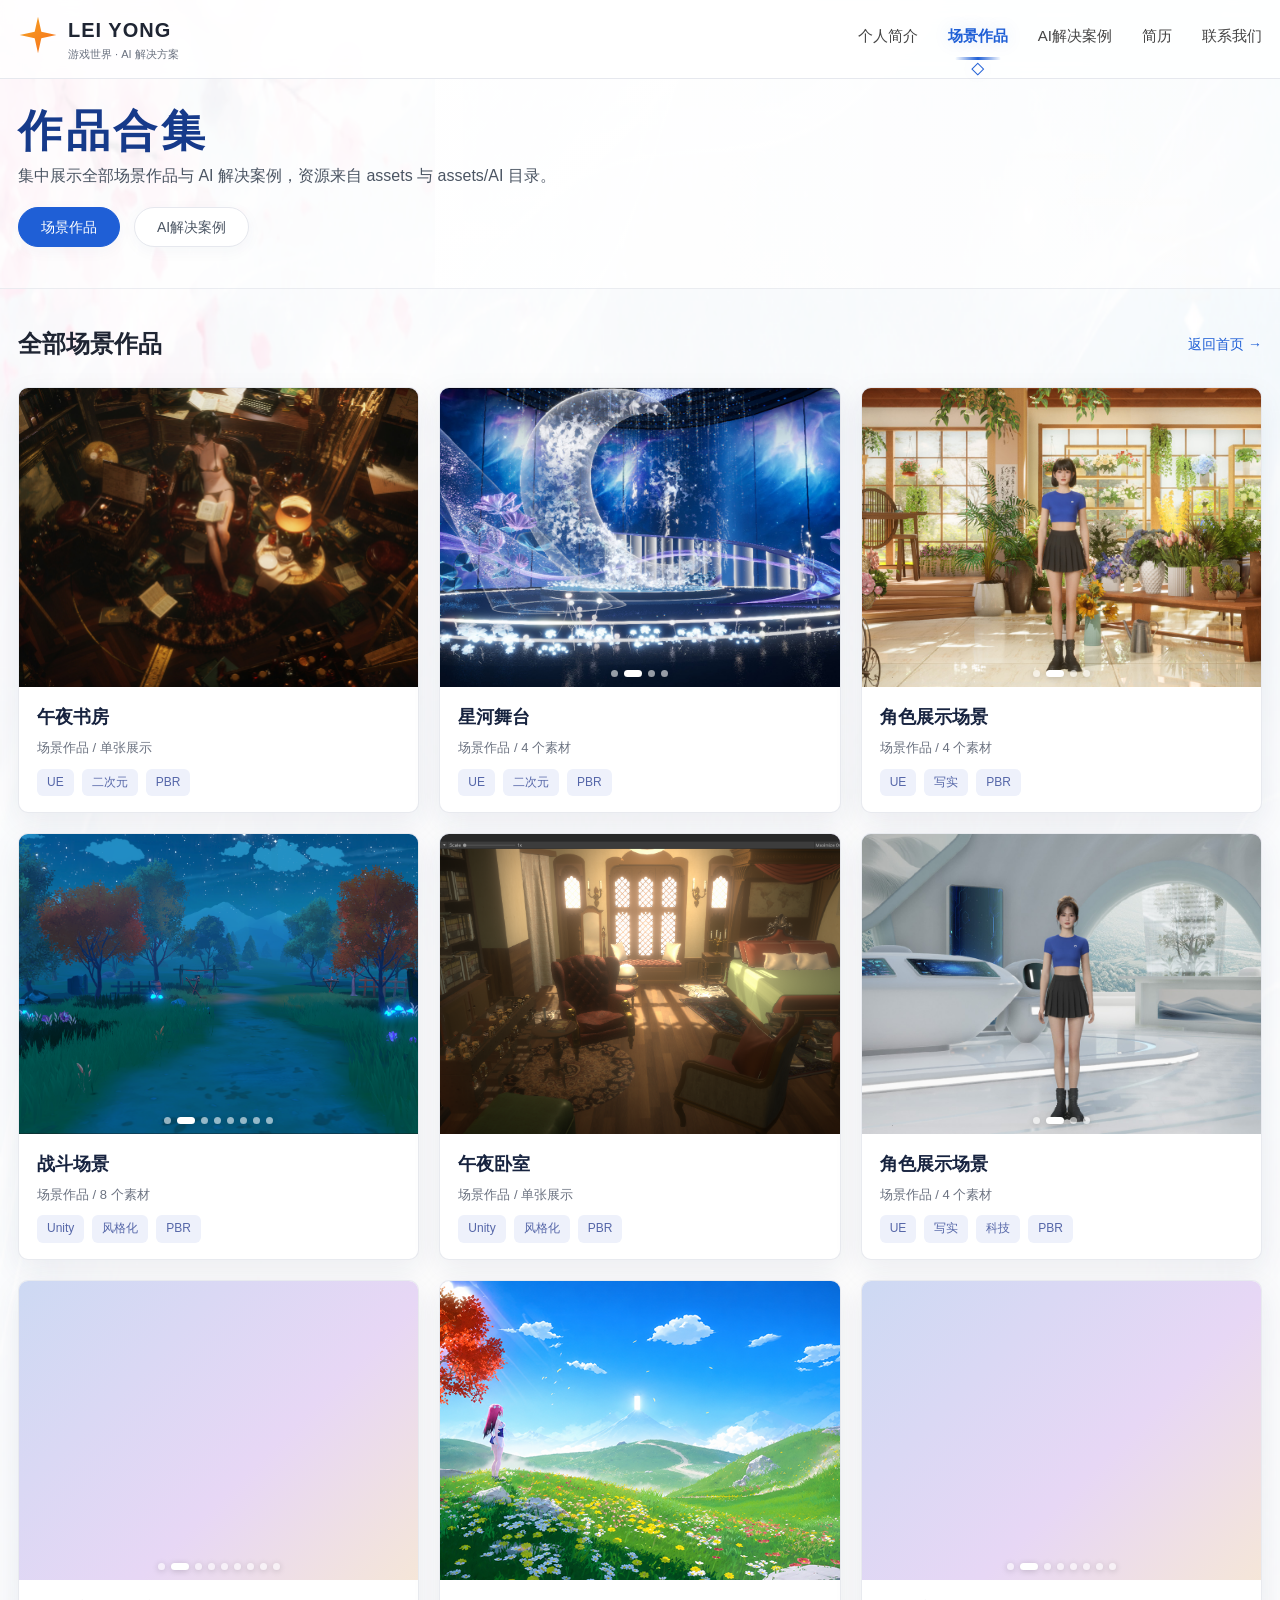
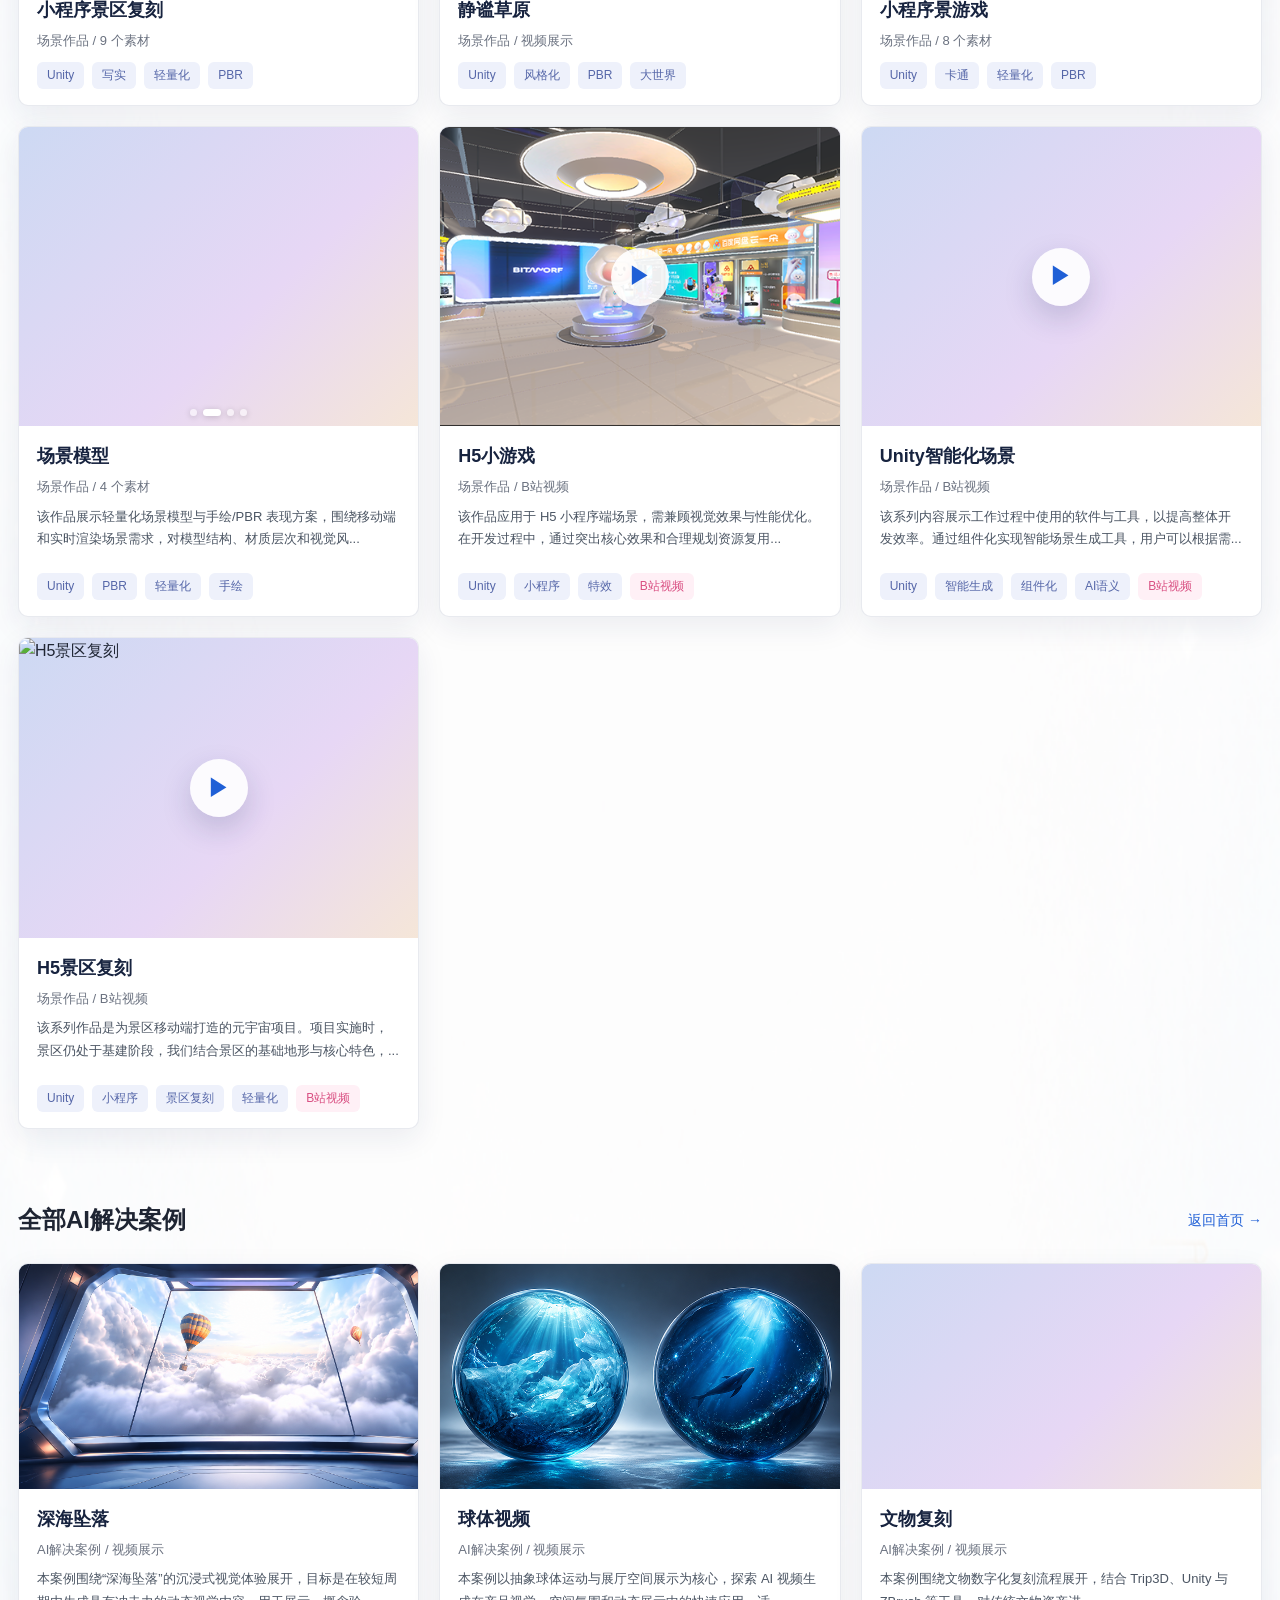
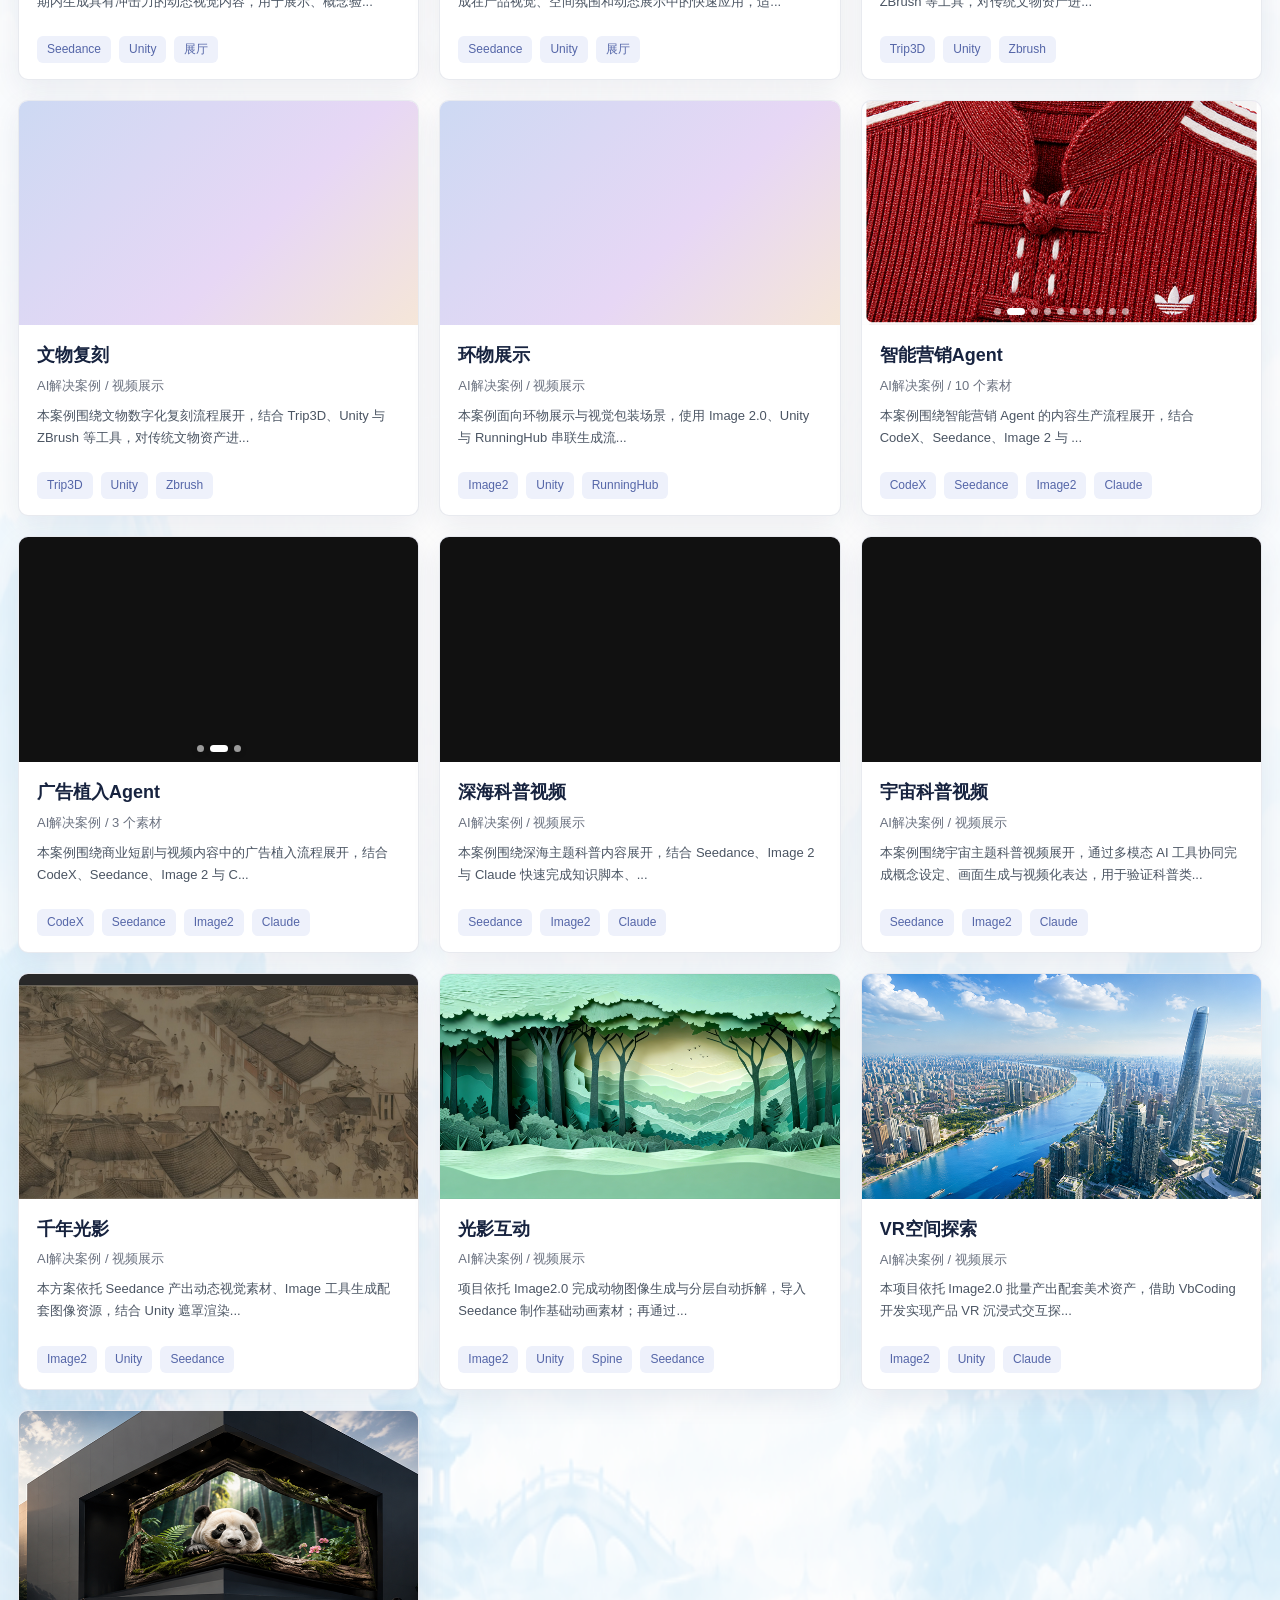
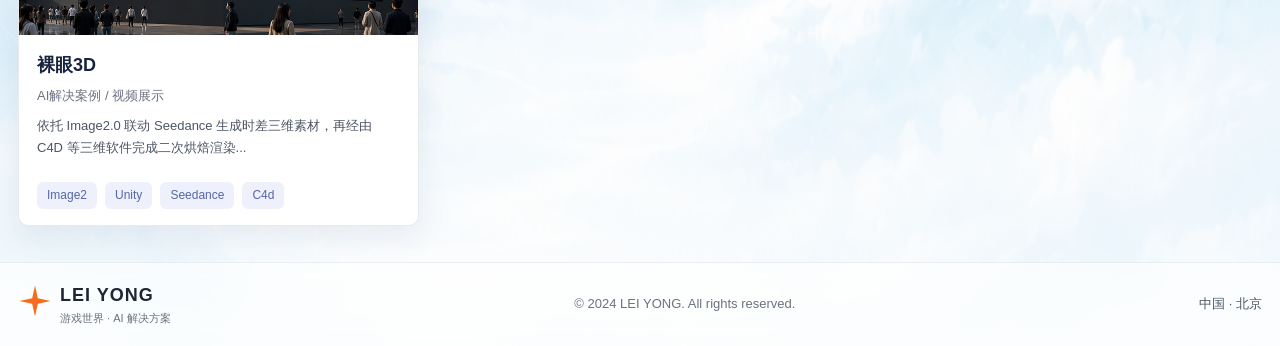
==== commit 8a89079f: "Sync optimized assets and AI covers" ====
--- a/scenes.html
+++ b/scenes.html
@@ -5,7 +5,7 @@
   <meta name="viewport" content="width=device-width, initial-scale=1.0" />
   <title>作品合集 · LEI YONG</title>
   <meta name="description" content="LEI YONG 作品合集：场景作品、AI 解决案例、视频与图组展示。" />
-  <link rel="stylesheet" href="styles.css?v=20260701-1" />
+  <link rel="stylesheet" href="styles.css?v=20260701-3" />
 </head>
 <body class="subpage">
   <header class="nav" id="top">
@@ -87,7 +87,7 @@
     <span class="footer__place">中国 · 北京</span>
   </footer>
 
-  <script src="assets-data.js?v=20260701-1"></script>
-  <script src="script.js?v=20260701-1"></script>
+  <script src="assets-data.js?v=20260701-3"></script>
+  <script src="script.js?v=20260701-3"></script>
 </body>
 </html>
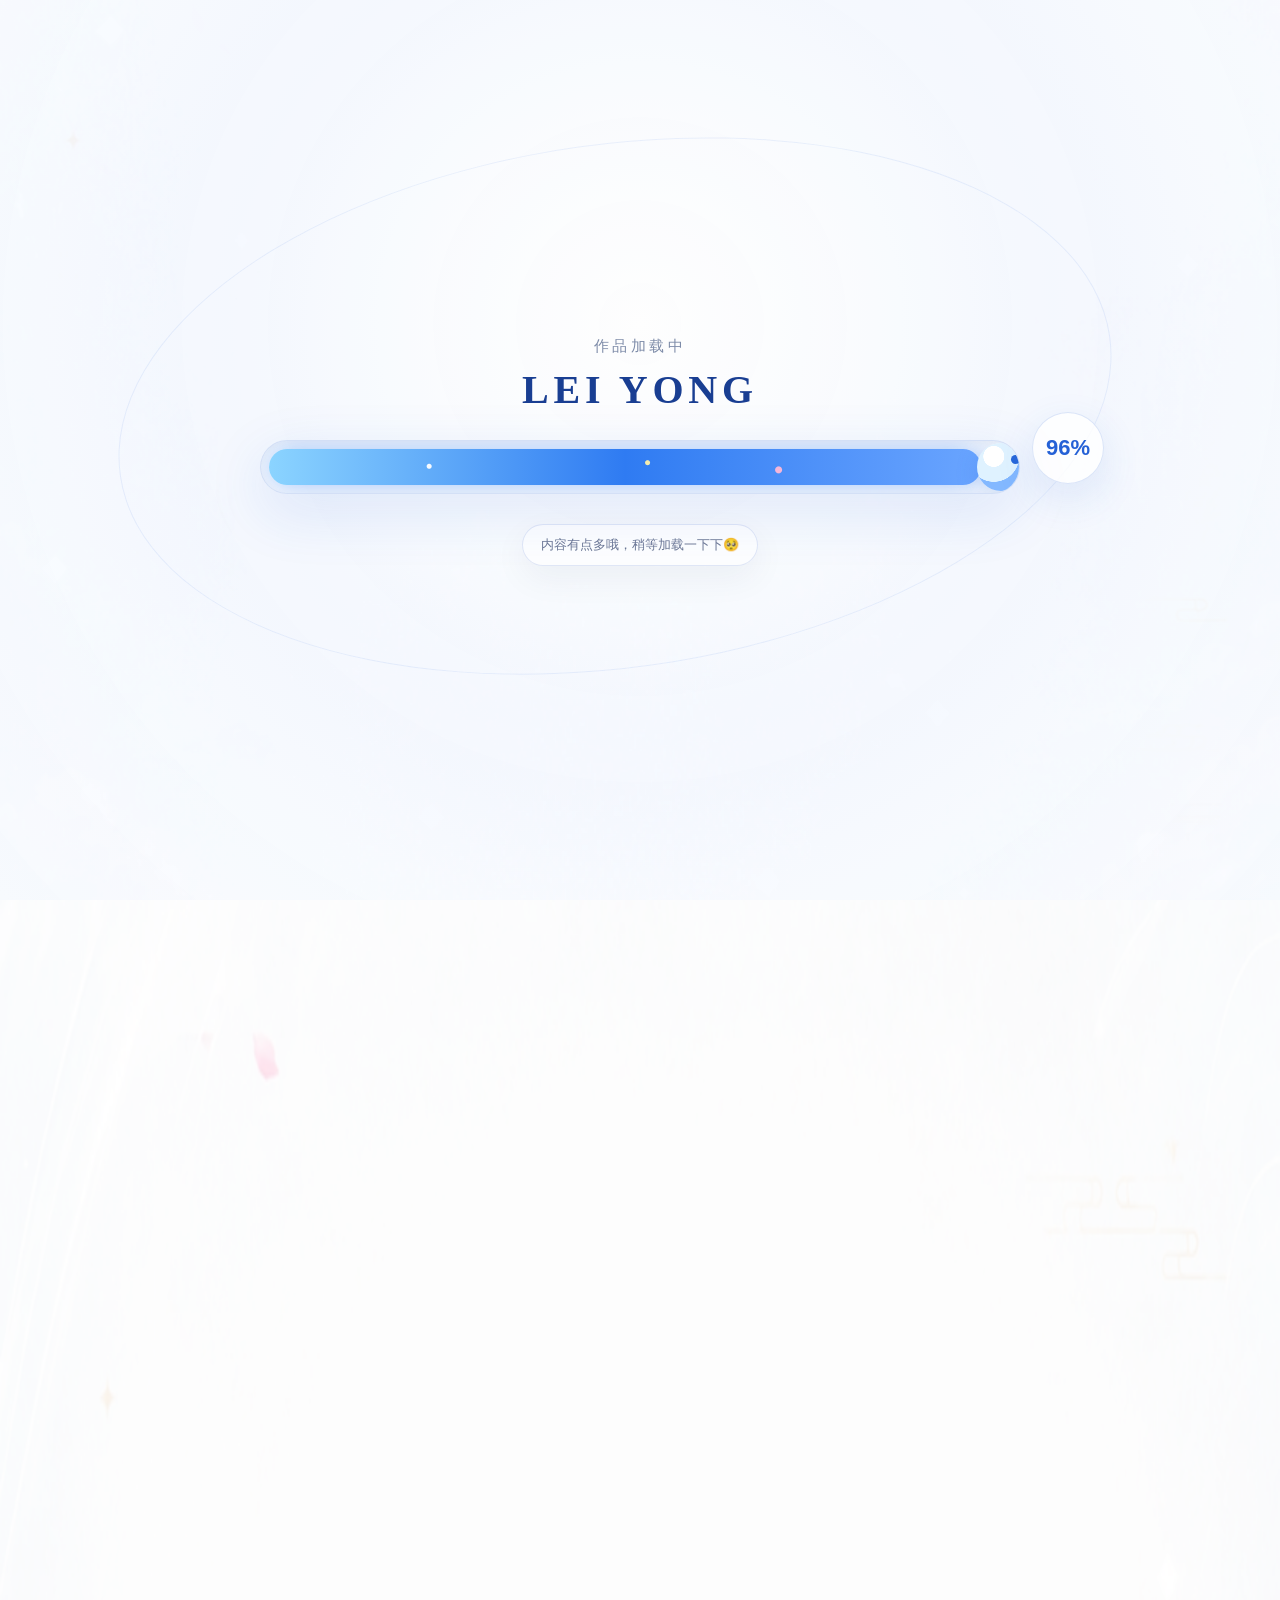
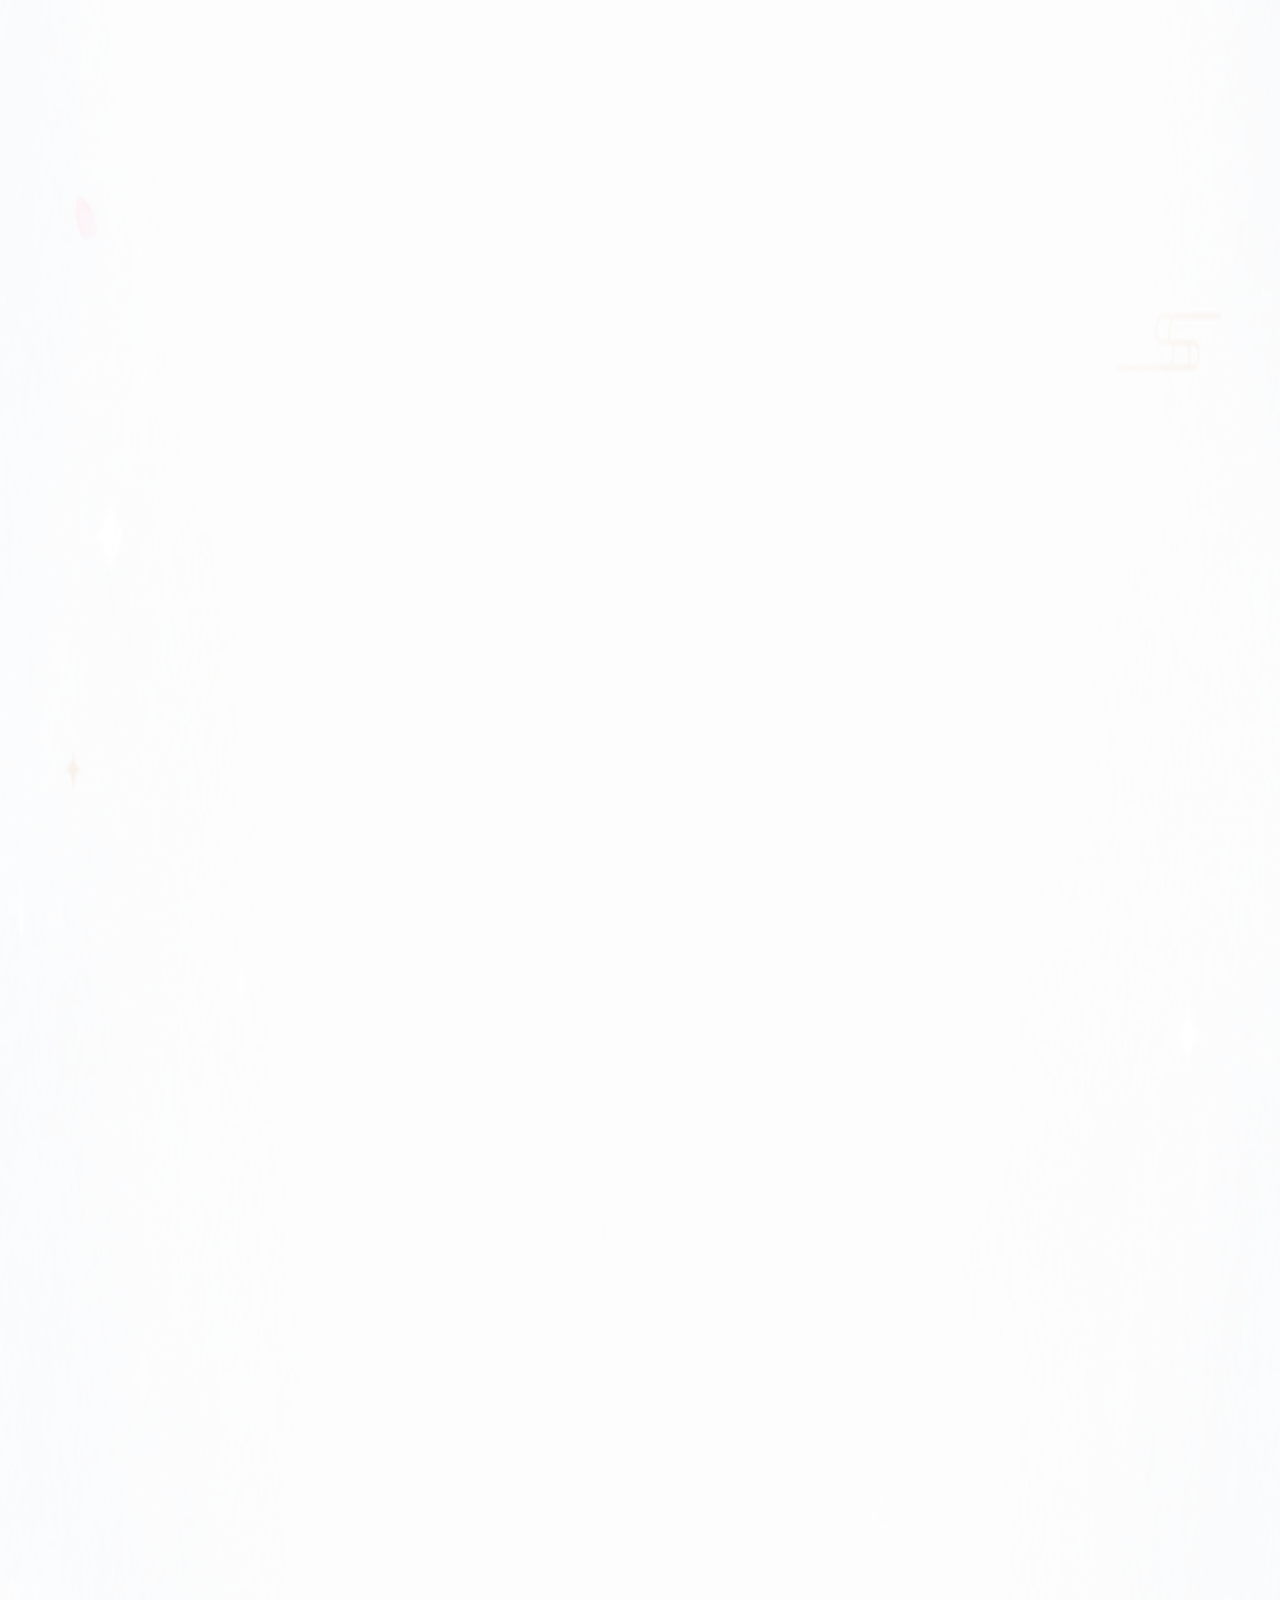
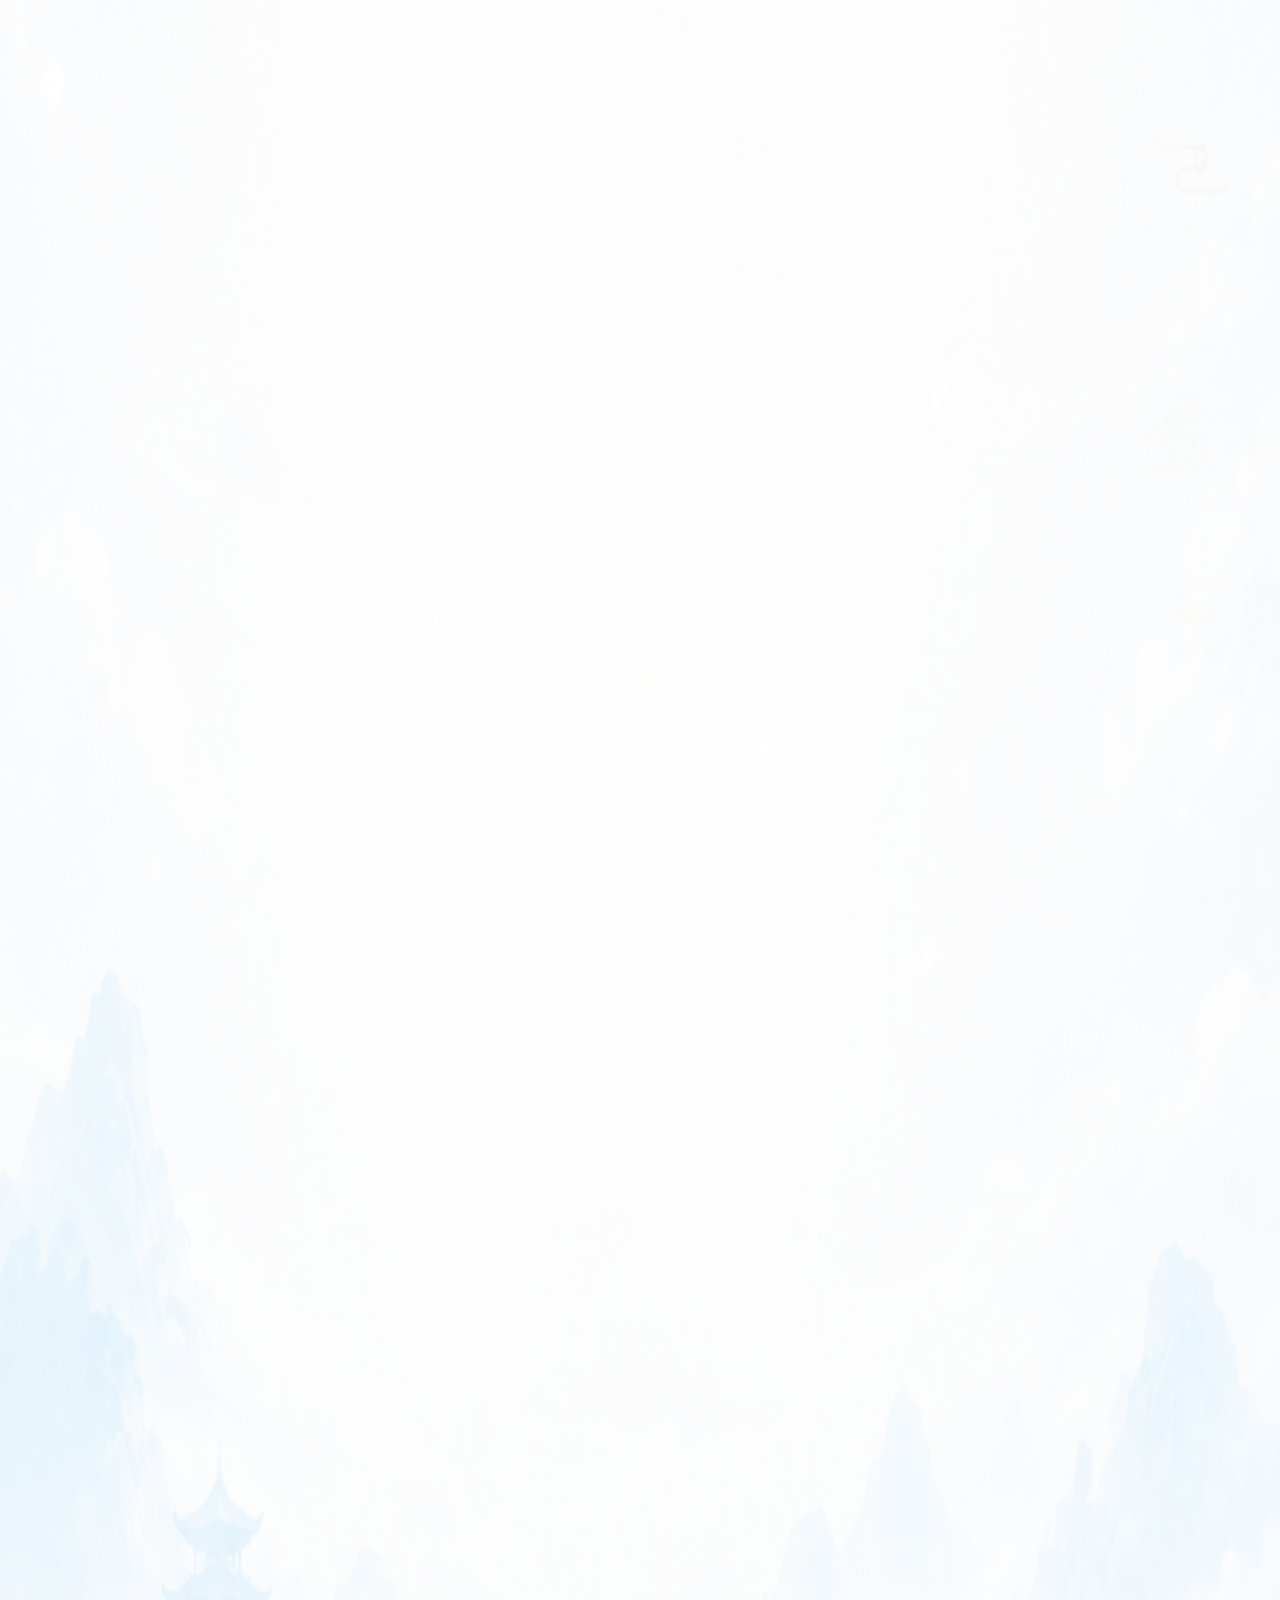
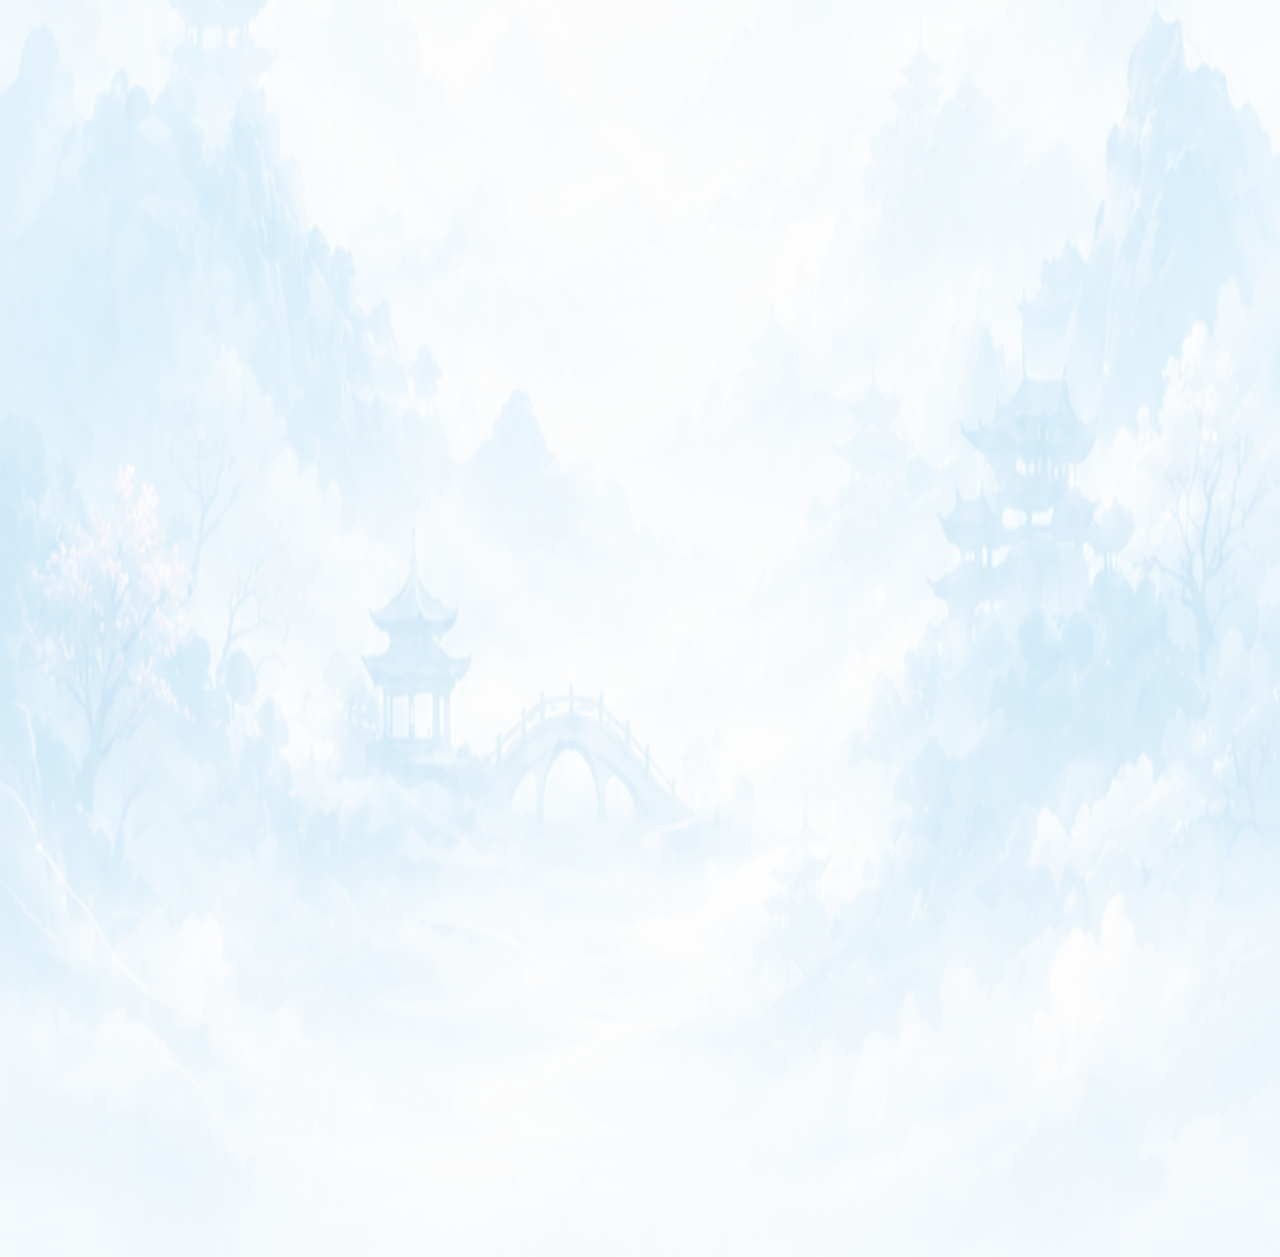
==== commit bcafbf8d: "Add works page loader and prioritize covers" ====
--- a/scenes.html
+++ b/scenes.html
@@ -5,9 +5,22 @@
   <meta name="viewport" content="width=device-width, initial-scale=1.0" />
   <title>作品合集 · LEI YONG</title>
   <meta name="description" content="LEI YONG 作品合集：场景作品、AI 解决案例、视频与图组展示。" />
-  <link rel="stylesheet" href="styles.css?v=20260701-3" />
+  <link rel="stylesheet" href="styles.css?v=20260701-5" />
 </head>
-<body class="subpage">
+<body class="subpage loading">
+  <div class="site-loader" id="siteLoader" role="status" aria-live="polite">
+    <div class="site-loader__inner">
+      <p class="site-loader__eyebrow">作品加载中</p>
+      <h1 class="site-loader__title">LEI YONG</h1>
+      <div class="site-loader__bar" aria-hidden="true">
+        <span class="site-loader__fill" id="siteLoaderFill"></span>
+        <span class="site-loader__spark"></span>
+      </div>
+      <div class="site-loader__percent" id="siteLoaderPercent">0%</div>
+      <p class="site-loader__note">内容有点多哦，稍等加载一下下🥺</p>
+    </div>
+  </div>
+
   <header class="nav" id="top">
     <div class="nav__inner">
       <a class="brand" href="index.html#top">
@@ -31,8 +44,8 @@
         <a href="index.html#intro">个人简介</a>
         <a href="scenes.html#scene-cases" class="active">场景作品</a>
         <a href="scenes.html#ai-cases">AI解决案例</a>
-        <a href="index.html#resume">简历</a>
-        <a href="index.html#contact">联系我们</a>
+        <a href="#resume">简历</a>
+        <a href="#contact">联系我们</a>
       </nav>
       <button class="nav__toggle" id="navToggle" aria-label="菜单">
         <span></span><span></span><span></span>
@@ -74,6 +87,62 @@
         <div class="cards scene-page-grid" id="allAiCaseCards"></div>
       </div>
     </section>
+
+    <section class="section" id="resume">
+      <div class="wrap">
+        <div class="section__head">
+          <h2 class="section__title">简历</h2>
+        </div>
+        <div class="resume">
+          <div class="resume__col">
+            <h3 class="resume__h">工作经历</h3>
+            <ul class="resume__list">
+              <li>2022/11 - 至今：百度 TA组 & 地编，统筹外包管理、美术质量把控、业务对接与团队协作。</li>
+              <li>2020/09 - 2022/02：上海完美时空 3D地编组长，负责 PBR 流程、外包需求、场景标杆与性能优化。</li>
+              <li>2018/11 - 2020/08：上海方趣科技 3D主美，负责团队组建、流程管理和核心场景编辑。</li>
+              <li>2010/07 - 2018/04：IGG / 心动网络，参与多款 2.5D、低模手游、SLG 与沙盒项目场景制作。</li>
+            </ul>
+          </div>
+          <div class="resume__col">
+            <h3 class="resume__h">擅长方向</h3>
+            <ul class="resume__list">
+              <li>PBR 标准化 3D 资产生产流程，独立完成场景建模、材质与贴图输出。</li>
+              <li>Unity 场景地编、运行性能优化、Shader 与多渲染管线场景方案定制。</li>
+              <li>UE5 地形工具、材质蓝图、环境灯光系统与完整游戏场景搭建。</li>
+              <li>多模态 AIGC 视频、图像、模型生成，以及智能 Agent 与 WebGL Demo 开发。</li>
+            </ul>
+          </div>
+          <div class="resume__col">
+            <h3 class="resume__h">教育背景</h3>
+            <ul class="resume__list">
+              <li>2007/10 - 2010/07：厦门理工，动漫设计 / 本科。</li>
+              <li>2019/07 - 2021/09：重庆大学，工商管理 / 本科。</li>
+              <li>2021/11 - 2023/06：伦敦城市大学，工商管理 / 研究生。</li>
+            </ul>
+          </div>
+          <div class="resume__col">
+            <h3 class="resume__h">求职意向</h3>
+            <ul class="resume__list">
+              <li>3D 美术主美 / 资深 Unity 地编设计师 / UE 地编设计师 / AIGC 美术设计师。</li>
+              <li>复合型美术技术能力，覆盖场景美术、引擎地编、AIGC 创作和智能 Agent 落地。</li>
+            </ul>
+          </div>
+        </div>
+        <a class="btn btn--primary" href="https://github.com/mtcacoin-cell/Personal-Resume/releases/download/V1.0/2026.pdf" download>下载简历 PDF</a>
+      </div>
+    </section>
+
+    <section class="section section--alt" id="contact">
+      <div class="wrap contact">
+        <h2 class="section__title">联系我</h2>
+        <p class="contact__text">欢迎合作与交流。</p>
+        <ul class="contact__list">
+          <li><span class="contact__k">邮箱</span><a href="mailto:18659118036@163.com">18659118036@163.com</a></li>
+          <li><span class="contact__k">微信</span><span>18659118036</span></li>
+          <li><span class="contact__k">电话</span><a href="tel:18659118036">18659118036</a></li>
+        </ul>
+      </div>
+    </section>
   </main>
 
   <footer class="footer footer--sub">
@@ -87,7 +156,7 @@
     <span class="footer__place">中国 · 北京</span>
   </footer>
 
-  <script src="assets-data.js?v=20260701-3"></script>
-  <script src="script.js?v=20260701-3"></script>
+  <script src="assets-data.js?v=20260701-5"></script>
+  <script src="script.js?v=20260701-5"></script>
 </body>
 </html>
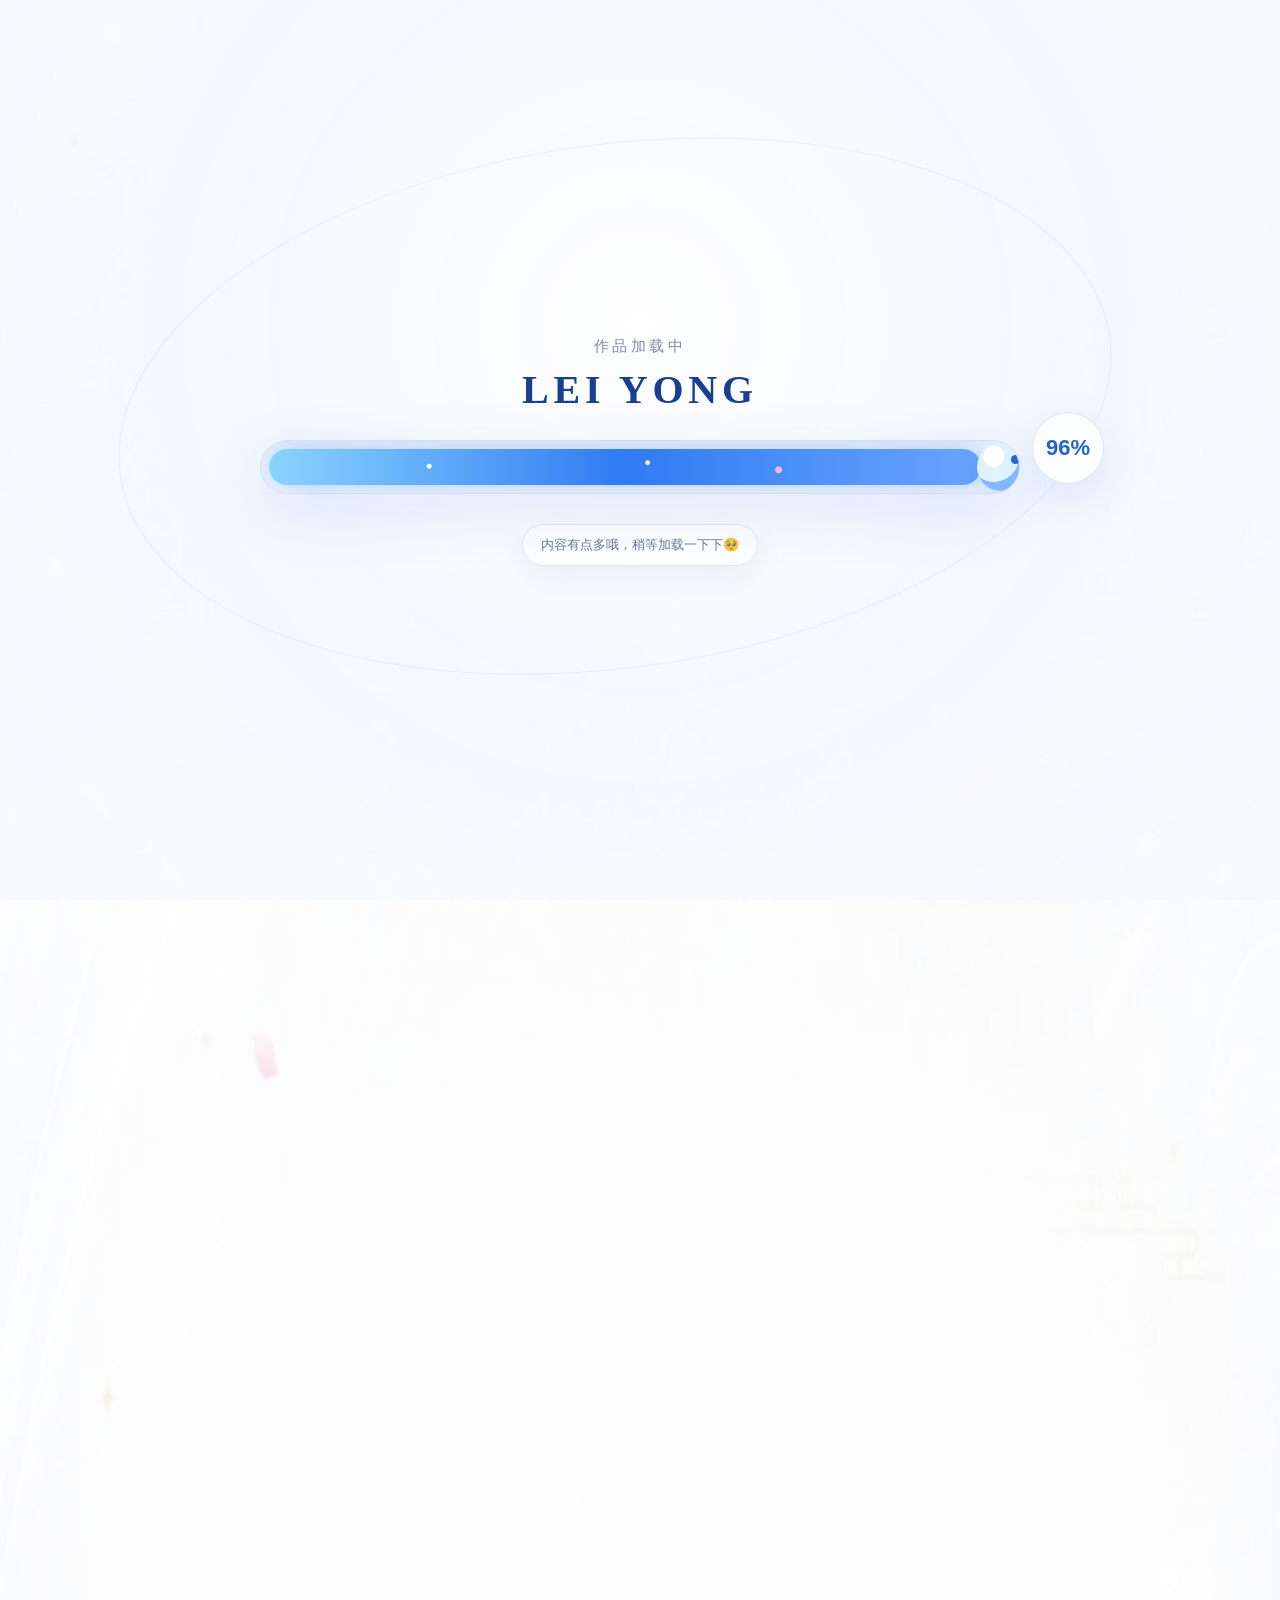
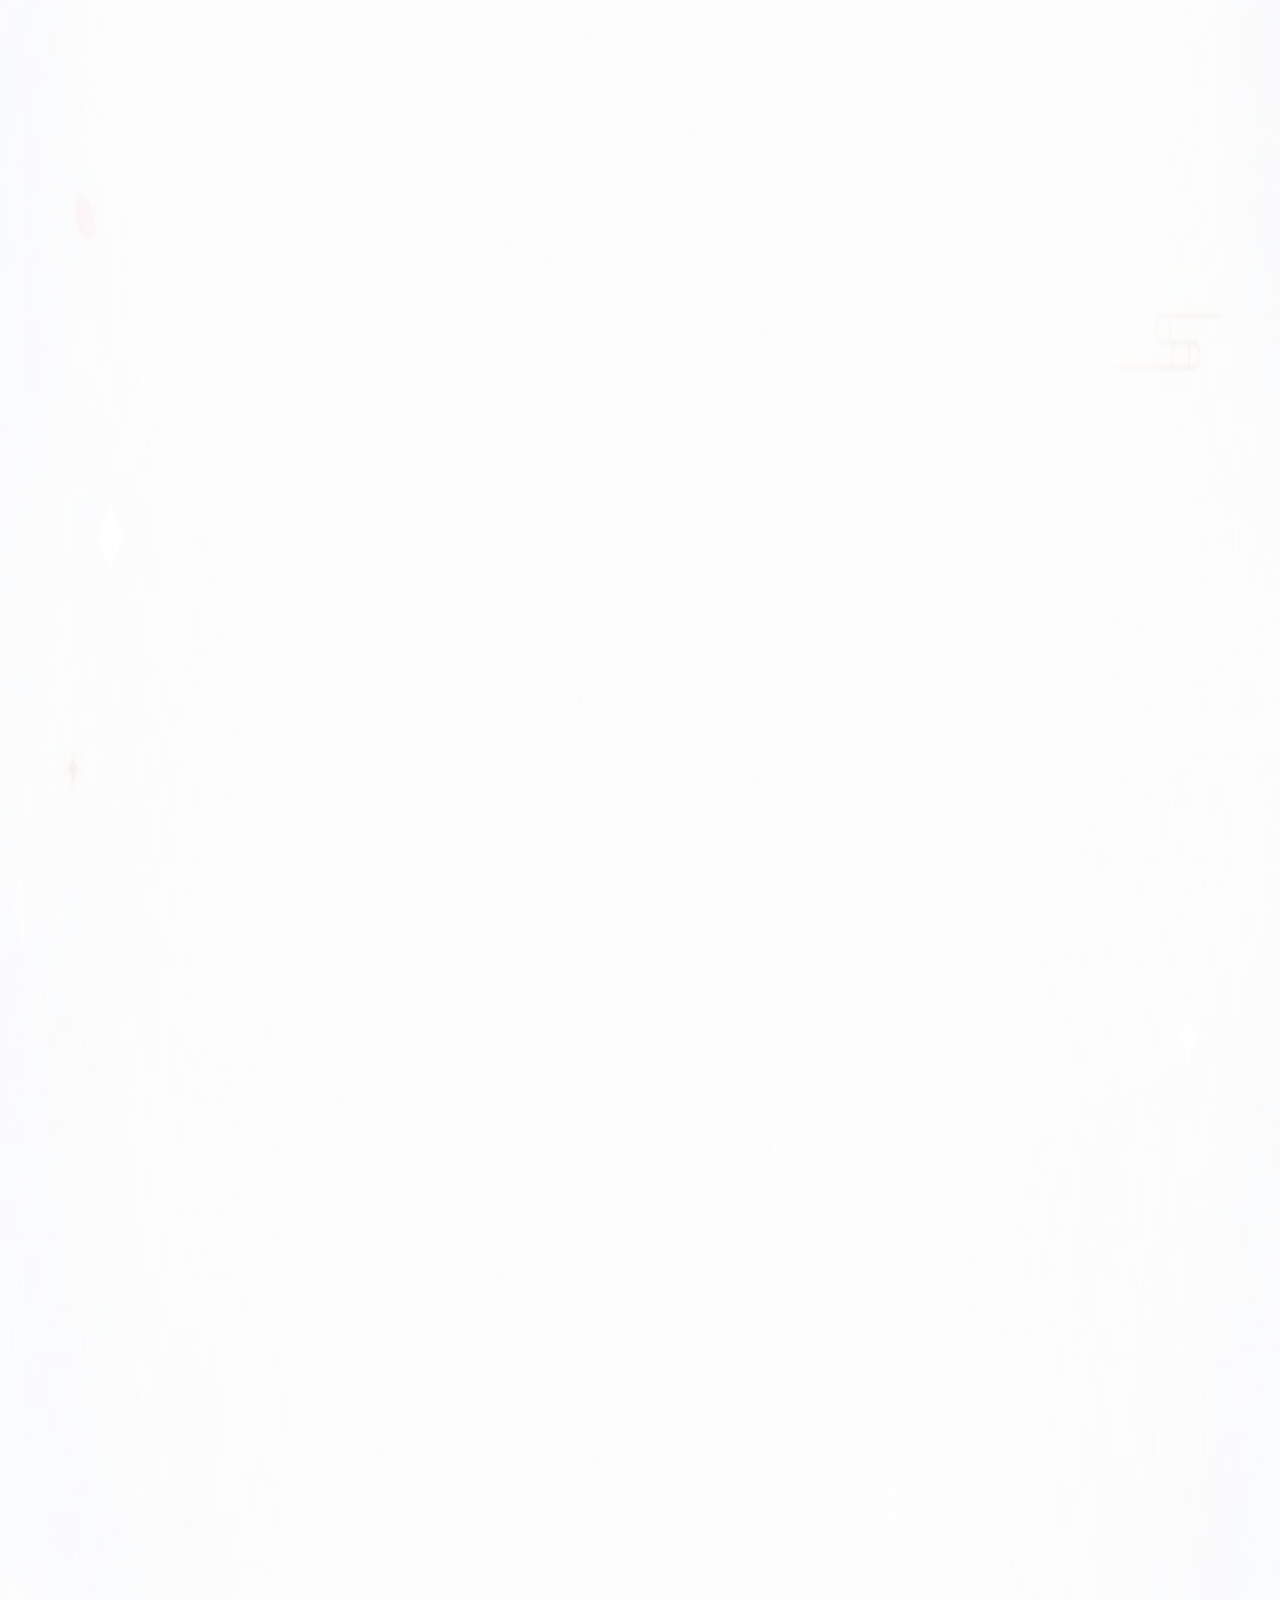
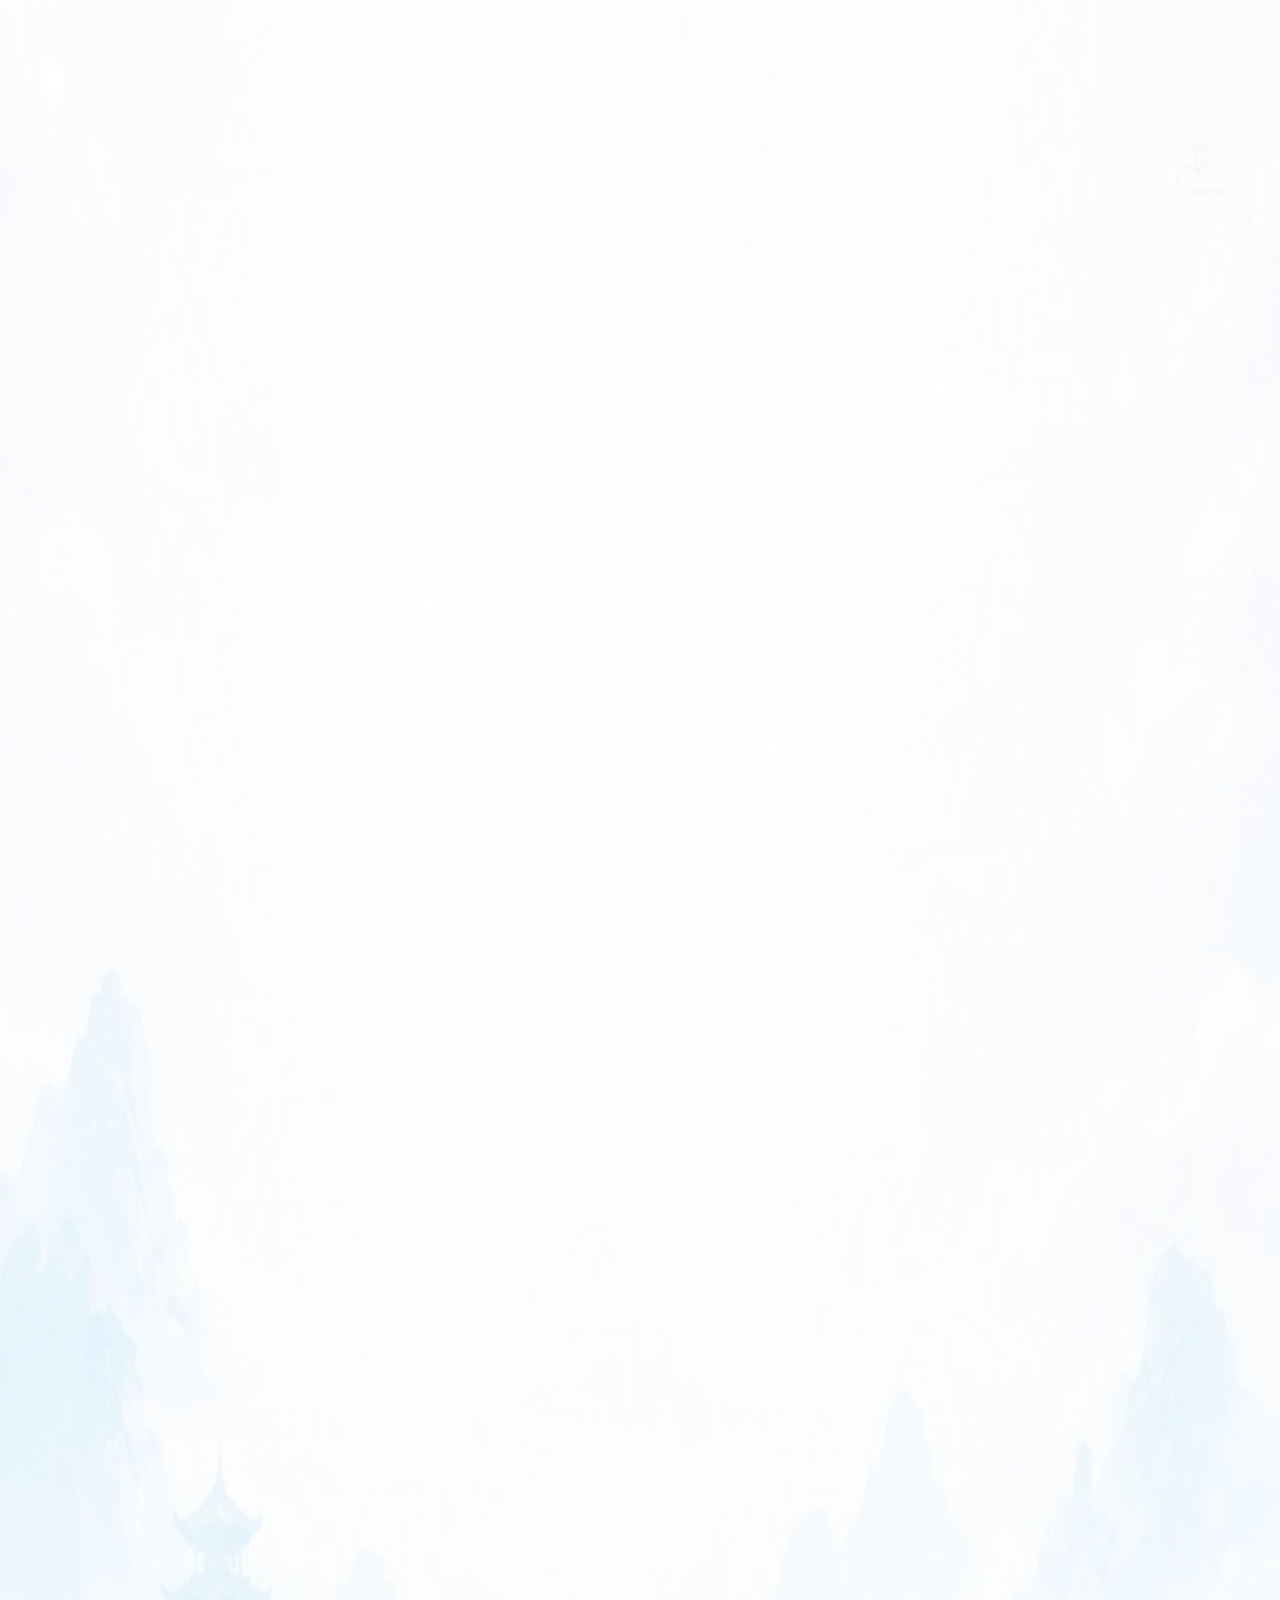
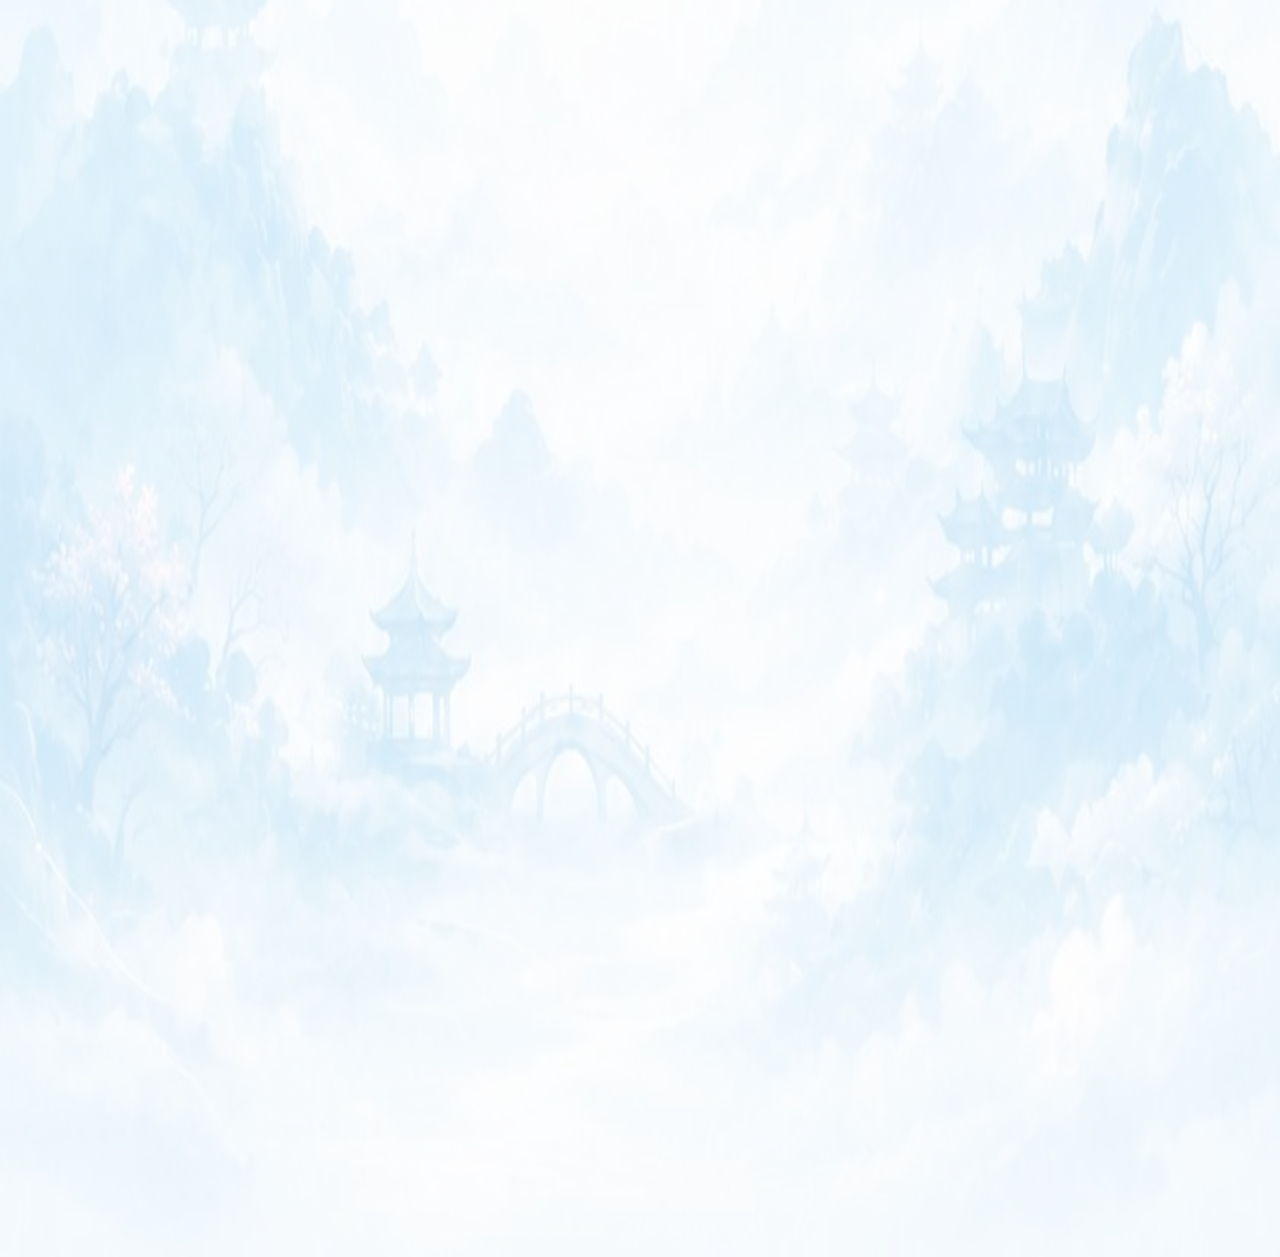
==== commit ee810f75: "Convert image assets to JPG" ====
--- a/scenes.html
+++ b/scenes.html
@@ -56,7 +56,7 @@
   <main>
     <section class="scene-page-hero">
       <div class="scene-page-hero__bg">
-        <img src="assets/hero-poster.png" alt="作品合集横幅" onerror="this.classList.add('img--ph')" />
+        <img src="assets/hero-poster.jpg" alt="作品合集横幅" onerror="this.classList.add('img--ph')" />
       </div>
       <div class="wrap scene-page-hero__content">
         <h1>作品合集</h1>
--- a/styles.css
+++ b/styles.css
@@ -21,7 +21,7 @@
     linear-gradient(115deg,rgba(235,243,255,.94) 0%,rgba(255,255,255,.96) 42%,rgba(249,251,255,.96) 100%),
     var(--bg);
 }
-body::before{content:"";position:absolute;inset:0;z-index:0;pointer-events:none;background:url("assets/web/页面通用背景.png") center top / 100% 100% no-repeat;opacity:.42}
+body::before{content:"";position:absolute;inset:0;z-index:0;pointer-events:none;background:url("assets/web/页面通用背景.jpg") center top / 100% 100% no-repeat;opacity:.42}
 body::after{display:none}
 main,.footer{position:relative;z-index:1}
 body.loading main,body.loading .nav,body.loading .footer,body.loading .totop{opacity:0;pointer-events:none}
@@ -38,7 +38,7 @@
 
 /* 加载层 */
 .site-loader{position:fixed;inset:0;z-index:999;display:flex;align-items:center;justify-content:center;padding:28px;background:radial-gradient(circle at 50% 36%,rgba(255,255,255,.98),rgba(242,247,255,.96) 48%,rgba(249,251,255,.98));transition:opacity .45s ease,visibility .45s ease}
-.site-loader::before{content:"";position:absolute;inset:0;background:url("assets/web/页面通用背景.png") center/cover no-repeat;opacity:.22;pointer-events:none}
+.site-loader::before{content:"";position:absolute;inset:0;background:url("assets/web/页面通用背景.jpg") center/cover no-repeat;opacity:.22;pointer-events:none}
 .site-loader::after{content:"";position:absolute;left:9%;top:16%;width:78%;height:58%;border:1px solid rgba(31,95,214,.08);border-radius:50%;transform:rotate(-8deg);pointer-events:none}
 .site-loader.is-done{opacity:0;visibility:hidden;pointer-events:none}
 .site-loader__inner{position:relative;z-index:1;width:min(760px,88vw);text-align:center;color:#172a5b}
